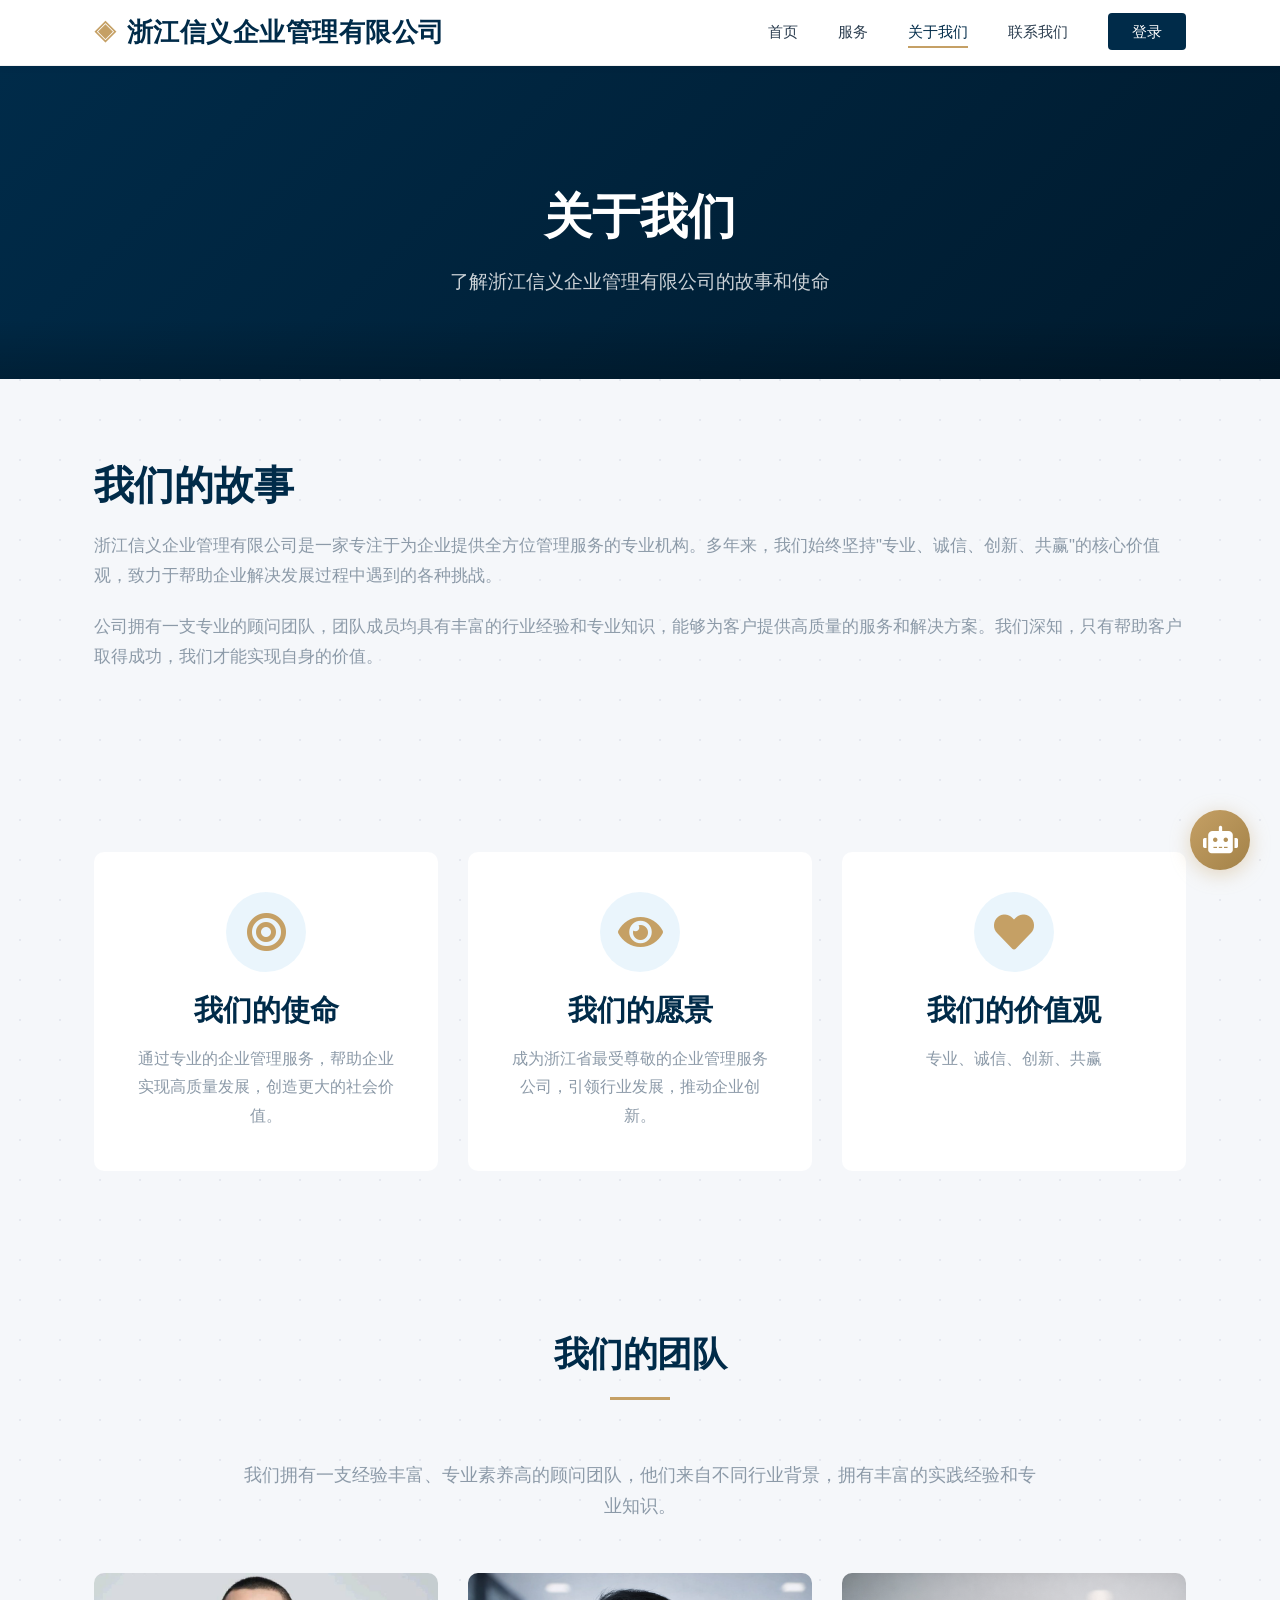
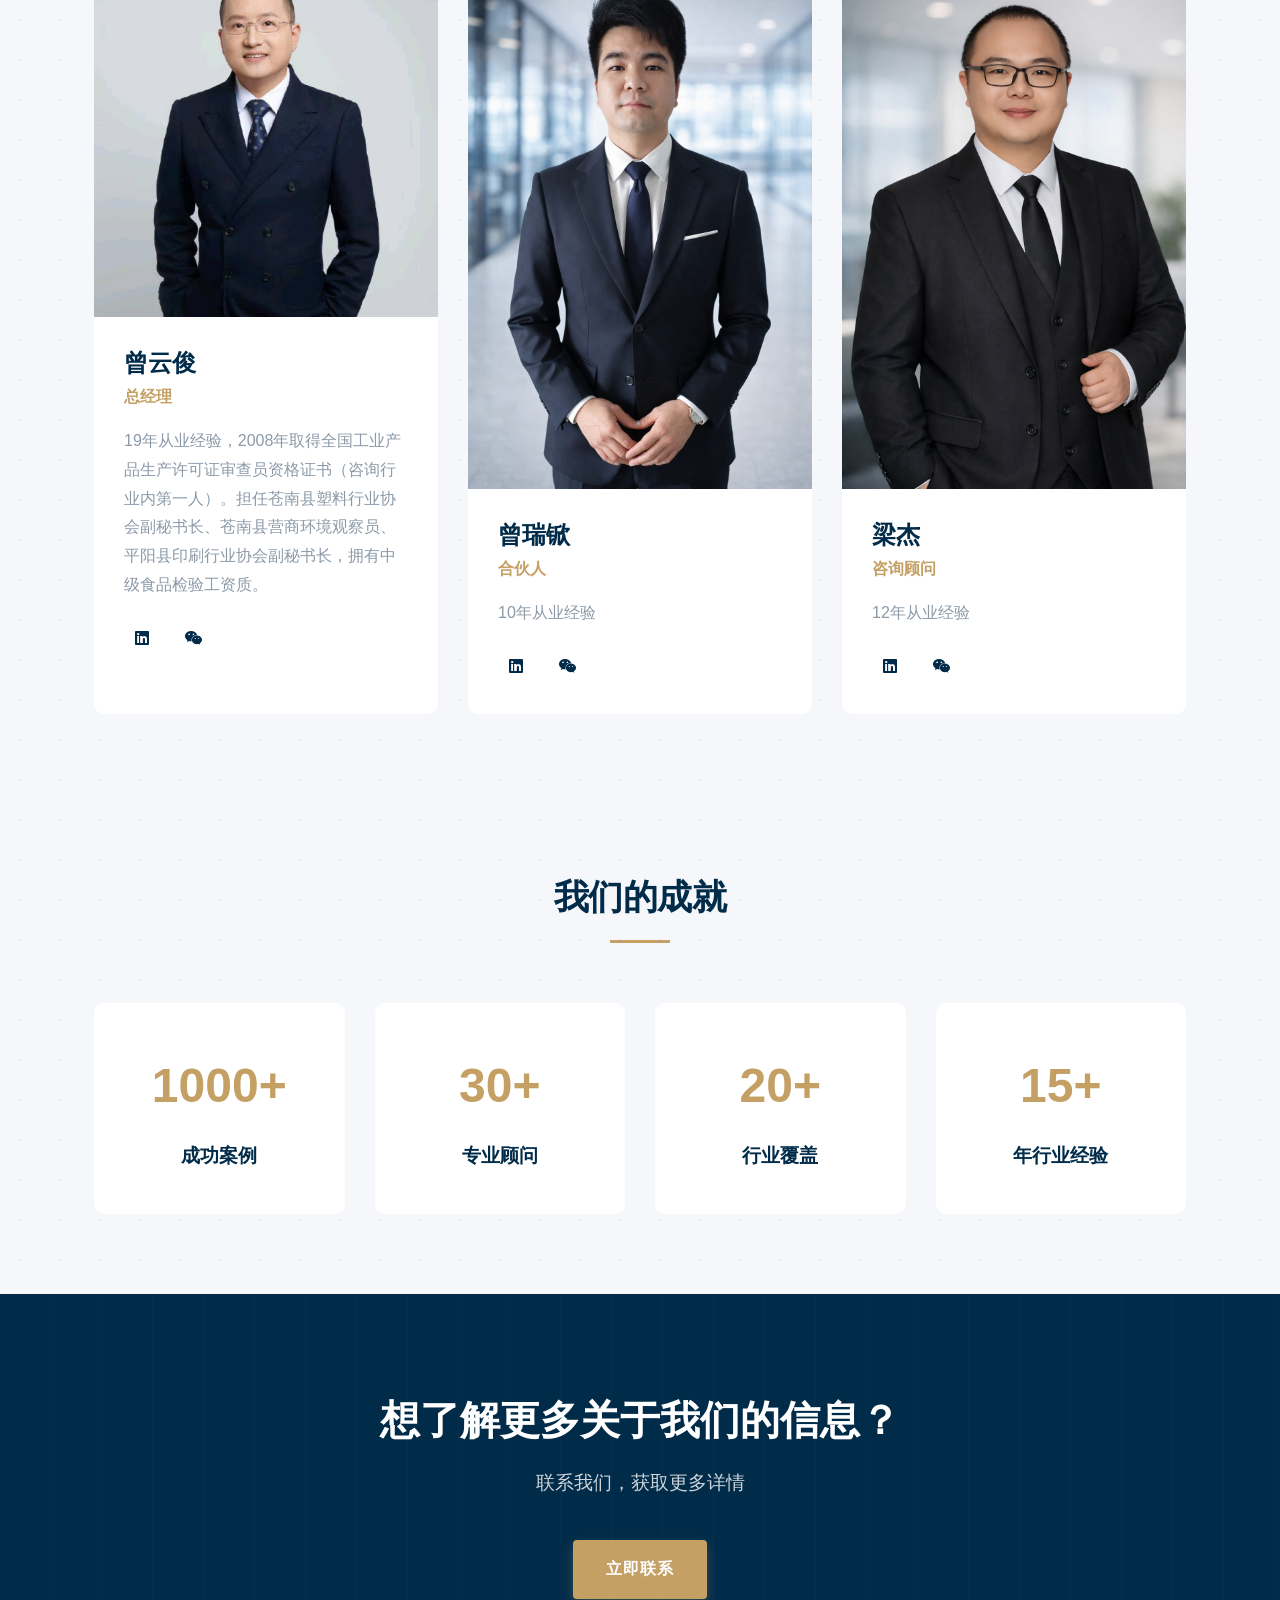
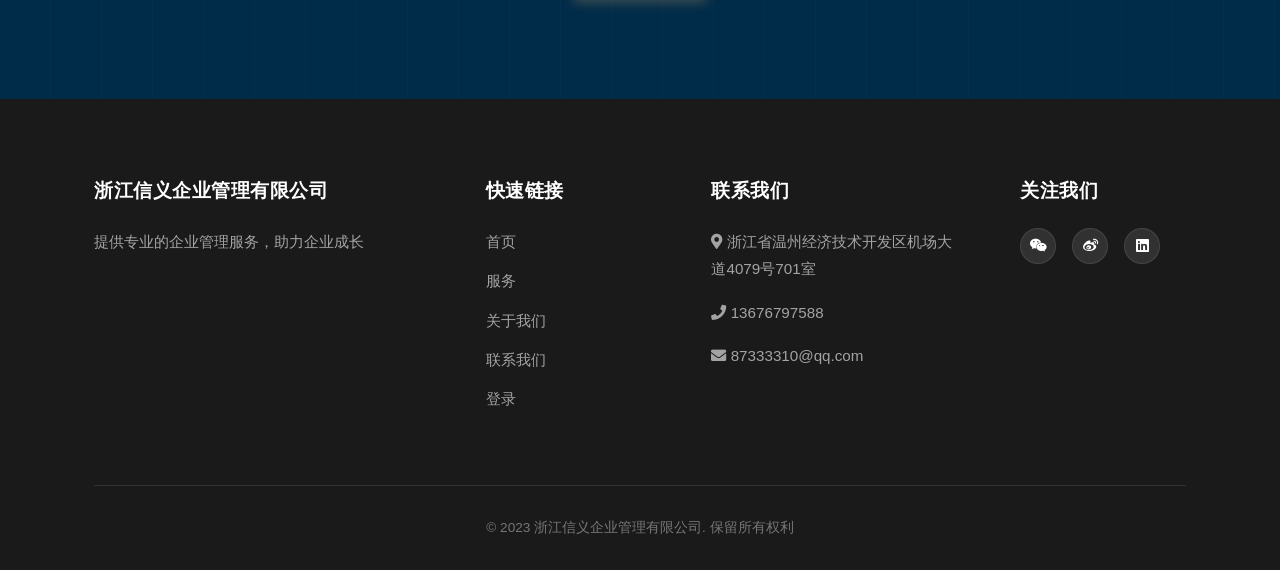
==== public/about.html @ 6eb44126 "Update team photos with real images" ====
<!DOCTYPE html>
<html lang="zh-CN">
<head>
    <meta charset="UTF-8">
    <meta name="viewport" content="width=device-width, initial-scale=1.0">
    <title>关于我们 - 浙江信义企业管理有限公司</title>
    <link rel="stylesheet" href="css/style.css?v=2.0">
    <link rel="stylesheet" href="css/about.css?v=20260305a">
    <link rel="stylesheet" href="css/responsive.css?v=2.1">
    <link rel="stylesheet" href="https://cdn.staticfile.org/font-awesome/5.15.3/css/all.min.css">
</head>
<body>
    <header>
        <div class="container">
            <div class="logo">
                <h1>浙江信义企业管理有限公司</h1>
            </div>
            <nav>
                <ul>
                    <li><a href="index.html">首页</a></li>
                    <li><a href="services.html">服务</a></li>
                    <li><a href="about.html" class="active">关于我们</a></li>
                    <li><a href="contact.html">联系我们</a></li>
                    <li><a href="login.html" class="btn-login">登录</a></li>
                </ul>
            </nav>
            <div class="menu-toggle">
                <i class="fas fa-bars"></i>
            </div>
        </div>
    </header>

    <section class="page-header">
        <div class="container">
            <h1>关于我们</h1>
            <p>了解浙江信义企业管理有限公司的故事和使命</p>
        </div>
    </section>

    <section class="about-story">
        <div class="container">
            <div class="about-content">
                <h2>我们的故事</h2>
                <p>浙江信义企业管理有限公司是一家专注于为企业提供全方位管理服务的专业机构。多年来，我们始终坚持"专业、诚信、创新、共赢"的核心价值观，致力于帮助企业解决发展过程中遇到的各种挑战。</p>
                <p>公司拥有一支专业的顾问团队，团队成员均具有丰富的行业经验和专业知识，能够为客户提供高质量的服务和解决方案。我们深知，只有帮助客户取得成功，我们才能实现自身的价值。</p>
            </div>

        </div>
    </section>

    <section class="mission-vision">
        <div class="container">
            <div class="mission">
                <div class="icon"><i class="fas fa-bullseye"></i></div>
                <h3>我们的使命</h3>
                <p>通过专业的企业管理服务，帮助企业实现高质量发展，创造更大的社会价值。</p>
            </div>
            <div class="vision">
                <div class="icon"><i class="fas fa-eye"></i></div>
                <h3>我们的愿景</h3>
                <p>成为浙江省最受尊敬的企业管理服务公司，引领行业发展，推动企业创新。</p>
            </div>
            <div class="values">
                <div class="icon"><i class="fas fa-heart"></i></div>
                <h3>我们的价值观</h3>
                <p>专业、诚信、创新、共赢</p>
            </div>
        </div>
    </section>

    <section class="team">
        <div class="container">
            <h2 class="section-title">我们的团队</h2>
            <p class="section-desc">我们拥有一支经验丰富、专业素养高的顾问团队，他们来自不同行业背景，拥有丰富的实践经验和专业知识。</p>
            
	            <div class="team-members">
	                <div class="team-member">
                    <div class="member-image">
                        <img src="img/portraits/zengyunjun_real.jpg" alt="曾云俊" loading="lazy" decoding="async">
                    </div>
                    <div class="member-info">
                        <h3>曾云俊</h3>
                        <p class="position">总经理</p>
	                        <p class="bio">19年从业经验，2008年取得全国工业产品生产许可证审查员资格证书（咨询行业内第一人）。担任苍南县塑料行业协会副秘书长、苍南县营商环境观察员、平阳县印刷行业协会副秘书长，拥有中级食品检验工资质。</p>
                        <div class="social-icons">
                            <a href="#"><i class="fab fa-linkedin"></i></a>
                            <a href="#"><i class="fab fa-weixin"></i></a>
                        </div>
                    </div>
	                </div>
	
	                <div class="team-member">
                    <div class="member-image">
                        <img src="img/portraits/zengruixian_real.png" alt="曾瑞锨" loading="lazy" decoding="async">
                    </div>
                    <div class="member-info">
                        <h3>曾瑞锨</h3>
	                        <p class="position">合伙人</p>
	                        <p class="bio">10年从业经验</p>
	                        <div class="social-icons">
	                            <a href="#"><i class="fab fa-linkedin"></i></a>
                            <a href="#"><i class="fab fa-weixin"></i></a>
                        </div>
	                    </div>
	                </div>
	
	                <div class="team-member">
                    <div class="member-image">
                        <img src="img/portraits/liangjie_real.png" alt="梁杰" loading="lazy" decoding="async">
                    </div>
                    <div class="member-info">
                        <h3>梁杰</h3>
	                        <p class="position">咨询顾问</p>
	                        <p class="bio">12年从业经验</p>
                        <div class="social-icons">
                            <a href="#"><i class="fab fa-linkedin"></i></a>
                            <a href="#"><i class="fab fa-weixin"></i></a>
                        </div>
                    </div>
                </div>


            </div>
        </div>
    </section>

    <section class="achievements">
        <div class="container">
            <h2 class="section-title">我们的成就</h2>
            <div class="achievement-stats">
                <div class="stat">
                    <div class="stat-number">1000+</div>
                    <div class="stat-desc">成功案例</div>
                </div>
                <div class="stat">
                    <div class="stat-number">30+</div>
                    <div class="stat-desc">专业顾问</div>
                </div>
                <div class="stat">
                    <div class="stat-number">20+</div>
                    <div class="stat-desc">行业覆盖</div>
                </div>
                <div class="stat">
                    <div class="stat-number">15+</div>
                    <div class="stat-desc">年行业经验</div>
                </div>
            </div>
        </div>
    </section>



    <section class="cta">
        <div class="container">
            <h2>想了解更多关于我们的信息？</h2>
            <p>联系我们，获取更多详情</p>
            <a href="contact.html" class="btn">立即联系</a>
        </div>
    </section>

    <footer>
        <div class="container">
            <div class="footer-content">
                <div class="footer-section">
                    <h3>浙江信义企业管理有限公司</h3>
                    <p>提供专业的企业管理服务，助力企业成长</p>
                </div>
                <div class="footer-section">
                    <h3>快速链接</h3>
                    <ul>
                        <li><a href="index.html">首页</a></li>
                        <li><a href="services.html">服务</a></li>
                        <li><a href="about.html">关于我们</a></li>
                        <li><a href="contact.html">联系我们</a></li>
                        <li><a href="login.html">登录</a></li>
                    </ul>
                </div>
                <div class="footer-section">
                    <h3>联系我们</h3>
                    <p><i class="fas fa-map-marker-alt"></i> 浙江省温州经济技术开发区机场大道4079号701室</p>
                    <p><i class="fas fa-phone"></i> 13676797588</p>
                    <p><i class="fas fa-envelope"></i> 87333310@qq.com</p>
                </div>
                <div class="footer-section">
                    <h3>关注我们</h3>
                    <div class="social-icons">
                        <a href="#"><i class="fab fa-weixin"></i></a>
                        <a href="#"><i class="fab fa-weibo"></i></a>
                        <a href="#"><i class="fab fa-linkedin"></i></a>
                    </div>
                </div>
            </div>
            <div class="copyright">
                <p>&copy; 2023 浙江信义企业管理有限公司. 保留所有权利</p>
            </div>
        </div>
    </footer>

    <script src="js/script.js?v=20260306b"></script>
</body>
</html>
---- public/css/style.css ----
/* 全局样式 - 商务咨询风格 V2.0 */
:root {
    /* 核心品牌色 - 深海蓝与香槟金 */
    --primary-color: #002B49; /* 深邃稳重的海军蓝 */
    --primary-light: #00406E;
    --primary-dark: #001A2D;
    
    --secondary-color: #C5A065; /* 高端香槟金 */
    --secondary-light: #D4BE8D;
    --secondary-dark: #A38248;
    
    /* 辅助色 */
    --accent-color: #E74C3C;
    --success-color: #27AE60;
    
    /* 中性色 */
    --bg-body: #F5F7FA;
    --bg-light: #FFFFFF;
    --bg-dark: #1A1A1A;
    
    --text-main: #2C3E50;
    --text-regular: #596E7F;
    --text-light: #8C9AA8;
    --text-white: #FFFFFF;
    
    --border-color: #E6E9F0;
    
    /* 阴影系统 */
    --shadow-sm: 0 2px 8px rgba(0, 43, 73, 0.04);
    --shadow-md: 0 8px 24px rgba(0, 43, 73, 0.08);
    --shadow-lg: 0 16px 48px rgba(0, 43, 73, 0.12);
    
    --transition: all 0.3s cubic-bezier(0.25, 0.8, 0.25, 1);
    --radius: 4px; /* 商务风格偏向方正 */
}

* {
    margin: 0;
    padding: 0;
    box-sizing: border-box;
}

body {
    font-family: 'Helvetica Neue', 'PingFang SC', 'Hiragino Sans GB', 'Microsoft YaHei', Arial, sans-serif;
    line-height: 1.8;
    color: var(--text-regular);
    background-color: var(--bg-body);
    /* 添加细腻的背景纹理 */
    background-image: radial-gradient(#E6E9F0 1px, transparent 1px);
    background-size: 40px 40px;
}

h1, h2, h3, h4, h5, h6 {
    color: var(--text-main);
    font-weight: 700;
    line-height: 1.3;
}

.container {
    width: 100%;
    max-width: 1200px;
    margin: 0 auto;
    padding: 0 24px;
}

a {
    text-decoration: none;
    color: var(--primary-color);
    transition: var(--transition);
}

a:hover {
    color: var(--secondary-color);
}

ul {
    list-style: none;
}

img {
    max-width: 100%;
    height: auto;
    display: block;
}

/* 按钮样式升级 */
.btn {
    display: inline-flex;
    align-items: center;
    justify-content: center;
    background-color: var(--secondary-color);
    color: white;
    padding: 14px 32px;
    border-radius: var(--radius);
    font-weight: 600;
    font-size: 1rem;
    letter-spacing: 1px;
    transition: var(--transition);
    border: 1px solid transparent;
    cursor: pointer;
    box-shadow: 0 4px 12px rgba(197, 160, 101, 0.3);
}

.btn:hover {
    background-color: var(--secondary-dark);
    transform: translateY(-2px);
    box-shadow: 0 8px 20px rgba(197, 160, 101, 0.4);
}

.btn-outline {
    background-color: transparent;
    border: 2px solid white;
    box-shadow: none;
}

.btn-outline:hover {
    background-color: white;
    color: var(--primary-color);
}

/* 标题样式升级 */
.section-title {
    text-align: center;
    font-size: 2.2rem;
    margin-bottom: 60px;
    position: relative;
    color: var(--primary-color);
    letter-spacing: -0.5px;
}

.section-title:after {
    content: '';
    display: block;
    width: 60px;
    height: 3px;
    background: var(--secondary-color);
    margin: 20px auto 0;
}

/* 头部样式优化 */
header {
    background-color: rgba(255, 255, 255, 0.95);
    backdrop-filter: blur(10px);
    box-shadow: var(--shadow-sm);
    position: sticky;
    top: 0;
    z-index: 1000;
    padding: 16px 0;
    border-bottom: 1px solid rgba(0,0,0,0.05);
}

header .container {
    display: flex;
    justify-content: space-between;
    align-items: center;
}

.logo h1 {
    font-size: 1.6rem;
    color: var(--primary-color);
    font-weight: 800;
    letter-spacing: 0.5px;
    display: flex;
    align-items: center;
}

/* 可以在这里添加一个伪元素图标 */
.logo h1::before {
    content: '◈';
    margin-right: 10px;
    color: var(--secondary-color);
    font-size: 1.4rem;
}

nav ul {
    display: flex;
    align-items: center;
}

nav ul li {
    margin-left: 40px;
}

nav ul li a {
    color: var(--text-main);
    font-weight: 500;
    font-size: 0.95rem;
    position: relative;
    padding: 8px 0;
}

nav ul li a:hover,
nav ul li a.active {
    color: var(--primary-color);
}

nav ul li a::after {
    content: '';
    position: absolute;
    width: 0;
    height: 2px;
    background: var(--secondary-color);
    bottom: 0;
    left: 0;
    transition: var(--transition);
}

nav ul li a:hover::after,
nav ul li a.active::after {
    width: 100%;
}

.btn-login {
    background-color: var(--primary-color);
    color: white !important;
    padding: 10px 24px;
    border-radius: var(--radius);
    transition: var(--transition);
}

.btn-login:hover {
    background-color: var(--primary-light);
    color: white !important;
    transform: translateY(-1px);
    box-shadow: 0 4px 12px rgba(0, 43, 73, 0.2);
}

.btn-login::after {
    display: none;
}

.menu-toggle {
    display: none;
    font-size: 1.5rem;
    cursor: pointer;
    color: var(--primary-color);
}

/* Hero 区域 - 高端商务风格 */
.hero {
    /* 使用多重渐变模拟高端背景 */
    background: 
        linear-gradient(135deg, rgba(0, 43, 73, 0.95) 0%, rgba(0, 26, 45, 0.98) 100%),
        repeating-linear-gradient(45deg, rgba(255,255,255,0.03) 0px, rgba(255,255,255,0.03) 1px, transparent 1px, transparent 20px);
    background-size: cover;
    background-position: center;
    color: white;
    text-align: center;
    padding: 180px 0 140px;
    position: relative;
    overflow: hidden;
}

/* 装饰性光晕 */
.hero::before {
    content: '';
    position: absolute;
    top: -50%;
    left: -20%;
    width: 80%;
    height: 200%;
    background: radial-gradient(circle, rgba(197, 160, 101, 0.15) 0%, transparent 60%);
    pointer-events: none;
}

.hero-content {
    position: relative;
    z-index: 1;
    max-width: 800px;
    margin: 0 auto;
}

.hero-content h2 {
    font-size: 3.5rem;
    margin-bottom: 24px;
    font-weight: 800;
    color: white;
    letter-spacing: -1px;
    text-shadow: 0 2px 10px rgba(0,0,0,0.3);
}

.hero-content p {
    font-size: 1.25rem;
    margin-bottom: 40px;
    color: rgba(255, 255, 255, 0.9);
    font-weight: 300;
    max-width: 700px;
    margin-left: auto;
    margin-right: auto;
}

/* 服务区域样式 */
.services {
    padding: 100px 0;
    background-color: #FFFFFF;
    position: relative;
}

.services-grid {
    display: grid;
    grid-template-columns: repeat(auto-fit, minmax(320px, 1fr));
    gap: 40px;
}

.service-card {
    background: white;
    padding: 48px 32px;
    border-radius: var(--radius);
    text-align: left; /* 商务风格通常左对齐 */
    border: 1px solid var(--border-color);
    transition: var(--transition);
    position: relative;
    overflow: hidden;
}

.service-card:hover {
    transform: translateY(-8px);
    box-shadow: var(--shadow-lg);
    border-color: transparent;
}

/* 顶部强调条 */
.service-card::before {
    content: '';
    position: absolute;
    top: 0;
    left: 0;
    width: 100%;
    height: 4px;
    background: var(--secondary-color);
    transform: scaleX(0);
    transform-origin: left;
    transition: transform 0.3s ease;
}

.service-card:hover::before {
    transform: scaleX(1);
}

.service-card a {
    display: block;
    color: inherit;
}

.service-card i {
    font-size: 2.5rem;
    color: var(--primary-color);
    margin-bottom: 24px;
    display: inline-block;
    padding: 16px;
    background: rgba(0, 43, 73, 0.05);
    border-radius: 8px;
    transition: var(--transition);
}

.service-card:hover i {
    background: var(--primary-color);
    color: white;
}

.service-card h3 {
    font-size: 1.4rem;
    margin-bottom: 16px;
    color: var(--text-main);
}

.service-card p {
    color: var(--text-regular);
    font-size: 0.95rem;
    margin-bottom: 0;
}

/* 关于我们预览区域 */
.about-preview {
    padding: 100px 0;
    background-color: var(--bg-body);
}

.about-preview .container {
    display: grid;
    grid-template-columns: 1.2fr 0.8fr;
    gap: 80px;
    align-items: center;
}

.about-content h2 {
    text-align: left;
    margin-bottom: 30px;
}

.about-content h2::after {
    margin: 20px 0 0;
}

.about-content p {
    margin-bottom: 30px;
    font-size: 1.05rem;
    color: var(--text-regular);
}

/* 模拟图片占位符 - 专业的几何图形 */
.about-image-placeholder {
    width: 100%;
    height: 400px;
    background: linear-gradient(45deg, var(--primary-light), var(--primary-color));
    border-radius: var(--radius);
    position: relative;
    box-shadow: var(--shadow-md);
}

.about-image-placeholder::after {
    content: '';
    position: absolute;
    top: 20px;
    right: -20px;
    bottom: -20px;
    left: 20px;
    border: 2px solid var(--secondary-color);
    z-index: -1;
    border-radius: var(--radius);
}

/* 客户评价区域 */
.testimonials {
    padding: 100px 0;
    background-color: white;
}

.testimonial-slider {
    display: grid;
    grid-template-columns: repeat(auto-fit, minmax(300px, 1fr));
    gap: 40px;
}

.testimonial {
    background: var(--bg-body);
    padding: 40px;
    border-radius: var(--radius);
    position: relative;
    border: 1px solid transparent;
    transition: var(--transition);
}

.testimonial:hover {
    background: white;
    box-shadow: var(--shadow-md);
    border-color: var(--border-color);
}

.testimonial p {
    font-style: italic;
    margin-bottom: 24px;
    color: var(--text-main);
    font-size: 1.1rem;
    position: relative;
    z-index: 1;
}

.testimonial::before {
    content: '\201C';
    font-size: 6rem;
    position: absolute;
    top: 0px;
    left: 20px;
    color: rgba(197, 160, 101, 0.1);
    font-family: Georgia, serif;
    line-height: 1;
}

.client {
    display: flex;
    align-items: center;
    border-top: 1px solid rgba(0,0,0,0.05);
    padding-top: 20px;
}

.client-avatar {
    width: 50px;
    height: 50px;
    background-color: #ddd;
    border-radius: 50%;
    margin-right: 15px;
    /* 这里应该用 img，暂时用颜色块代替 */
    background: linear-gradient(135deg, #ccc, #999);
}

.client-info h4 {
    color: var(--primary-color);
    font-size: 1rem;
    margin-bottom: 4px;
}

.client-info p {
    margin: 0;
    font-style: normal;
    font-size: 0.85rem;
    color: var(--text-light);
}

/* 行动召唤区域 */
.cta {
    background: var(--primary-color);
    color: white;
    text-align: center;
    padding: 100px 0;
    position: relative;
    overflow: hidden;
}

.cta::after {
    content: '';
    position: absolute;
    top: 0;
    left: 0;
    width: 100%;
    height: 100%;
    background: repeating-linear-gradient(90deg, transparent 0, transparent 50px, rgba(255,255,255,0.02) 50px, rgba(255,255,255,0.02) 51px);
    pointer-events: none;
}

.cta h2 {
    font-size: 2.5rem;
    margin-bottom: 20px;
    color: white;
}

.cta p {
    margin-bottom: 40px;
    font-size: 1.2rem;
    color: rgba(255,255,255,0.8);
}

.cta .btn {
    background-color: var(--secondary-color);
    color: white;
}

.cta .btn:hover {
    background-color: white;
    color: var(--primary-color);
}

/* 页脚样式 */
footer {
    background-color: var(--bg-dark);
    color: white;
    padding: 80px 0 30px;
    font-size: 0.95rem;
}

.footer-content {
    display: grid;
    grid-template-columns: 2fr 1fr 1.5fr 1fr;
    gap: 60px;
    margin-bottom: 60px;
}

.footer-section h3 {
    font-size: 1.2rem;
    margin-bottom: 24px;
    color: white;
    font-weight: 600;
    letter-spacing: 0.5px;
}

.footer-section p {
    margin-bottom: 16px;
    color: rgba(255, 255, 255, 0.6);
    line-height: 1.8;
}

.footer-section ul li {
    margin-bottom: 12px;
}

.footer-section ul li a {
    color: rgba(255, 255, 255, 0.6);
    transition: var(--transition);
}

.footer-section ul li a:hover {
    color: var(--secondary-color);
    padding-left: 6px;
}

.social-icons {
    display: flex;
    gap: 16px;
}

.social-icons a {
    display: flex;
    align-items: center;
    justify-content: center;
    width: 36px;
    height: 36px;
    background-color: rgba(255, 255, 255, 0.1);
    border-radius: 50%; /* 圆形 */
    color: white;
    transition: var(--transition);
    border: 1px solid rgba(255,255,255,0.1);
}

.social-icons a:hover {
    background-color: var(--secondary-color);
    border-color: var(--secondary-color);
    transform: translateY(-3px);
}

.copyright {
    text-align: center;
    padding-top: 30px;
    border-top: 1px solid rgba(255, 255, 255, 0.1);
    color: rgba(255, 255, 255, 0.4);
    font-size: 0.85rem;
}

/* 动画相关样式 */
.animate-on-scroll {
    opacity: 0;
    transform: translateY(30px);
    transition: all 0.8s cubic-bezier(0.25, 0.8, 0.25, 1);
}

.animate-on-scroll.animated {
    opacity: 1;
    transform: translateY(0);
}

/* 错开动画延迟 */
.services-grid .service-card:nth-child(1) { transition-delay: 0.1s; }
.services-grid .service-card:nth-child(2) { transition-delay: 0.2s; }
.services-grid .service-card:nth-child(3) { transition-delay: 0.3s; }
.services-grid .service-card:nth-child(4) { transition-delay: 0.4s; }
.services-grid .service-card:nth-child(5) { transition-delay: 0.5s; }
.services-grid .service-card:nth-child(6) { transition-delay: 0.6s; }

/* 智能助手相关样式 */
.ai-widget-toggle {
    position: fixed;
    bottom: 30px;
    right: 30px;
    width: 60px;
    height: 60px;
    background: linear-gradient(135deg, var(--secondary-color), var(--secondary-dark));
    border-radius: 50%;
    box-shadow: 0 4px 20px rgba(197, 160, 101, 0.4);
    display: flex;
    align-items: center;
    justify-content: center;
    cursor: pointer;
    z-index: 2147483647; /* 确保在最顶层 */
    transition: all 0.3s cubic-bezier(0.34, 1.56, 0.64, 1);
    animation: float 3s ease-in-out infinite;
}

.ai-widget-toggle:hover {
    transform: scale(1.1) rotate(10deg);
}

.ai-widget-toggle i {
    color: white;
    font-size: 28px;
}

@keyframes float {
    0%, 100% { transform: translateY(0); }
    50% { transform: translateY(-10px); }
}

/* 聊天窗口 */
.ai-chat-window {
    position: fixed;
    bottom: 100px;
    right: 30px;
    width: 380px;
    height: 550px;
    background: white;
    border-radius: 16px;
    box-shadow: 0 12px 48px rgba(0, 0, 0, 0.15);
    display: flex;
    flex-direction: column;
    overflow: hidden;
    z-index: 2147483646; /* 仅次于 toggle */
    opacity: 0;
    transform: translateY(20px) scale(0.95);
    pointer-events: none;
    transition: all 0.3s cubic-bezier(0.25, 0.8, 0.25, 1);
    border: 1px solid rgba(0,0,0,0.05);
}

.ai-chat-window.active {
    opacity: 1;
    transform: translateY(0) scale(1);
    pointer-events: auto;
}

.chat-header {
    background: linear-gradient(135deg, var(--primary-color), var(--primary-dark));
    padding: 16px 20px;
    display: flex;
    justify-content: space-between;
    align-items: center;
    color: white;
}

.header-info {
    display: flex;
    align-items: center;
    gap: 12px;
    flex: 1; /* 占据剩余空间，将按钮挤向右侧 */
}

.ai-avatar {
    width: 36px;
    height: 36px;
    background: rgba(255,255,255,0.15);
    border-radius: 50%;
    display: flex;
    align-items: center;
    justify-content: center;
    font-size: 18px;
}

.header-text h3 {
    font-size: 16px;
    margin: 0;
    color: white;
}

.status-dot {
    display: inline-block;
    width: 8px;
    height: 8px;
    background: #2ecc71;
    border-radius: 50%;
    margin-right: 4px;
}

.status-text {
    font-size: 12px;
    opacity: 0.8;
}

.close-chat {
    background: none;
    border: none;
    color: rgba(255,255,255,0.7);
    cursor: pointer;
    padding: 6px;
    transition: all 0.2s;
    border-radius: 50%;
    width: 32px;
    height: 32px;
    display: flex;
    align-items: center;
    justify-content: center;
}

.close-chat:hover {
    color: white;
    background: rgba(255,255,255,0.1);
}

.reset-chat-btn {
    background: none;
    border: none;
    color: rgba(255,255,255,0.7);
    cursor: pointer;
    padding: 0;
    transition: all 0.2s;
    width: 32px;
    height: 32px;
    border-radius: 50%;
    display: flex;
    align-items: center;
    justify-content: center;
    margin-right: 4px;
}

.reset-chat-btn:hover {
    color: white;
    background: rgba(255,255,255,0.1);
    transform: rotate(180deg);
}

.chat-messages {
    flex: 1;
    padding: 20px;
    overflow-y: auto;
    background: #f8f9fa;
    display: flex;
    flex-direction: column;
    gap: 16px;
}

.message {
    max-width: 85%;
    padding: 12px 16px;
    border-radius: 12px;
    font-size: 14px;
    line-height: 1.5;
    position: relative;
    word-wrap: break-word;
}

.message.ai {
    background: white;
    align-self: flex-start;
    border-bottom-left-radius: 2px;
    box-shadow: 0 2px 8px rgba(0,0,0,0.05);
    color: var(--text-main);
}

.message.user {
    background: var(--secondary-color);
    color: white;
    align-self: flex-end;
    border-bottom-right-radius: 2px;
    box-shadow: 0 2px 8px rgba(197, 160, 101, 0.2);
}

.typing-indicator {
    display: flex;
    gap: 4px;
    padding: 12px 16px;
    background: white;
    border-radius: 12px;
    align-self: flex-start;
    width: fit-content;
}

.dot {
    width: 6px;
    height: 6px;
    background: #ccc;
    border-radius: 50%;
    animation: typing 1.4s infinite ease-in-out;
}

.dot:nth-child(1) { animation-delay: 0s; }
.dot:nth-child(2) { animation-delay: 0.2s; }
.dot:nth-child(3) { animation-delay: 0.4s; }

@keyframes typing {
    0%, 100% { transform: translateY(0); }
    50% { transform: translateY(-4px); }
}

.chat-input-area {
    padding: 16px;
    background: white;
    border-top: 1px solid rgba(0,0,0,0.05);
    display: flex;
    gap: 10px;
    position: relative;
}

.chat-input-area input {
    flex: 1;
    border: 1px solid #eee;
    border-radius: 20px;
    padding: 10px 42px 10px 16px;
    font-size: 14px;
    outline: none;
    transition: border-color 0.2s;
}

.chat-input-area input:focus {
    border-color: var(--secondary-color);
}

.send-btn {
    width: 40px;
    height: 40px;
    border-radius: 50%;
    background: var(--primary-color);
    color: white;
    border: none;
    cursor: pointer;
    display: flex;
    align-items: center;
    justify-content: center;
    transition: background 0.2s;
    flex-shrink: 0;
}

.send-btn:hover {
    background: var(--primary-light);
}

.voice-btn {
    position: absolute;
    right: 70px;
    top: 50%;
    transform: translateY(-50%);
    width: 30px;
    height: 30px;
    border-radius: 50%;
    background: transparent;
    color: #aaa;
    border: none;
    cursor: pointer;
    display: flex;
    align-items: center;
    justify-content: center;
    transition: all 0.2s ease;
    z-index: 10;
}

.voice-btn:hover {
    background: rgba(0,0,0,0.05);
    color: var(--primary-color);
}

.voice-btn.listening {
    background: #d9534f;
    color: #fff;
    border-color: #d9534f;
    animation: mic-pulse 1.2s infinite;
}

.voice-btn:disabled {
    cursor: not-allowed;
    opacity: 0.5;
}

@keyframes mic-pulse {
    0% {
        box-shadow: 0 0 0 0 rgba(217, 83, 79, 0.45);
    }
    70% {
        box-shadow: 0 0 0 8px rgba(217, 83, 79, 0);
    }
    100% {
        box-shadow: 0 0 0 0 rgba(217, 83, 79, 0);
    }
}

/* 移动端适配优化 */
@media (max-width: 480px) {
    .ai-chat-window {
        position: fixed;
        bottom: 0;
        right: 0;
        width: 100%;
        height: 100%; /* 全屏显示 */
        height: 100dvh; /* 适配移动端动态视口高度 */
        max-height: 100dvh;
        border-radius: 0;
        display: flex;
        flex-direction: column;
        z-index: 2147483647; /* 确保在最顶层 */
    }
    
    .chat-messages {
        flex: 1;
        overflow-y: auto;
        padding: 15px;
        padding-bottom: 80px; /* 增加底部内边距，防止被输入框遮挡 */
        -webkit-overflow-scrolling: touch; /* iOS顺滑滚动 */
    }

    .chat-input-area {
        position: absolute;
        bottom: 0;
        left: 0;
        width: 100%;
        background: white;
        padding: 12px;
        box-shadow: 0 -2px 10px rgba(0,0,0,0.05);
        z-index: 10;
        display: flex;
        align-items: center;
        gap: 8px;
    }

    .chat-input-area input {
        font-size: 16px; /* 防止iOS自动放大 */
        padding: 10px 12px; /* 调整内边距 */
    }

    /* 强制在聊天窗口打开时隐藏切换按钮 */
    .ai-chat-window.active ~ .ai-widget-toggle {
        display: none !important;
        opacity: 0 !important;
        pointer-events: none !important;
        visibility: hidden !important;
    }
    
    .ai-widget-toggle {
        bottom: 20px;
        right: 20px;
        width: 50px;
        height: 50px;
        z-index: 2147483646;
        transition: all 0.3s ease; /* 添加过渡效果 */
    }

    /* 增大关闭和重置按钮触控区域 */
    .close-chat, .reset-chat-btn {
        width: 48px; /* 加大触控区域 */
        height: 48px;
        font-size: 24px; /* 图标放大 */
        display: flex;
        align-items: center;
        justify-content: center;
    }
    
    .header-info {
        max-width: 70%; /* 防止标题过长 */
    }
    
    .header-text h3 {
        font-size: 15px;
        white-space: nowrap;
        overflow: hidden;
        text-overflow: ellipsis;
    }

    /* 调整语音按钮位置和大小 */
    .voice-btn {
        right: 60px; /* 调整位置 */
        width: 36px;
        height: 36px;
        font-size: 18px; /* 图标放大 */
    }
}

/* API Key 配置模态框 */
.api-key-modal {
    display: none;
    position: fixed;
    top: 0;
    left: 0;
    width: 100%;
    height: 100%;
    background: rgba(0, 0, 0, 0.5);
    z-index: 10000;
    align-items: center;
    justify-content: center;
    opacity: 0;
    transition: opacity 0.3s ease;
}

.api-key-modal.active {
    display: flex;
    opacity: 1;
}

.modal-content {
    background: white;
    width: 90%;
    max-width: 400px;
    border-radius: 12px;
    box-shadow: 0 10px 30px rgba(0, 0, 0, 0.2);
    overflow: hidden;
    transform: translateY(20px);
    transition: transform 0.3s cubic-bezier(0.25, 0.8, 0.25, 1);
}

.api-key-modal.active .modal-content {
    transform: translateY(0);
}

.modal-header {
    background: var(--primary-color);
    padding: 16px 24px;
    display: flex;
    justify-content: space-between;
    align-items: center;
    color: white;
}

.modal-header h3 {
    margin: 0;
    font-size: 18px;
    color: white;
}

.close-modal {
    background: none;
    border: none;
    color: rgba(255, 255, 255, 0.8);
    font-size: 24px;
    cursor: pointer;
    line-height: 1;
}

.modal-body {
    padding: 24px;
}

.modal-body p {
    margin-bottom: 12px;
    color: var(--text-main);
    font-size: 14px;
}

.api-note {
    font-size: 12px;
    color: var(--text-light);
    margin-top: -8px;
    margin-bottom: 16px;
}

#apiKeyInput {
    width: 100%;
    padding: 12px;
    border: 1px solid var(--border-color);
    border-radius: 6px;
    font-size: 14px;
    margin-bottom: 20px;
    outline: none;
    transition: border-color 0.2s;
}

#apiKeyInput:focus {
    border-color: var(--secondary-color);
}

.modal-actions {
    display: flex;
    justify-content: flex-end;
    gap: 12px;
}

.btn-cancel {
    padding: 8px 16px;
    background: #f5f5f5;
    border: none;
    border-radius: 4px;
    color: var(--text-regular);
    cursor: pointer;
    font-size: 14px;
}

.btn-save {
    padding: 8px 16px;
    background: var(--secondary-color);
    border: none;
    border-radius: 4px;
    color: white;
    cursor: pointer;
    font-size: 14px;
}

.btn-save:hover {
    background: var(--secondary-dark);
}
.page-header {
    background: linear-gradient(135deg, var(--primary-color), var(--primary-dark));
    color: white;
    text-align: center;
    padding: 120px 0 80px;
    position: relative;
}

.page-header::after {
    content: '';
    position: absolute;
    bottom: 0;
    left: 0;
    width: 100%;
    height: 60px;
    background: linear-gradient(to top, rgba(0,0,0,0.2), transparent);
}

.page-header h1 {
    font-size: 3rem;
    margin-bottom: 16px;
    color: white;
}

.page-header p {
    font-size: 1.2rem;
    color: rgba(255,255,255,0.8);
}
---- public/css/about.css ----
/* 关于我们页面样式 */

/* 关于我们的故事 */
.about-story {
    padding: 80px 0;
}

.about-story .container {
    display: grid;
    grid-template-columns: minmax(0, 1fr);
    gap: 50px;
    align-items: center;
}

.about-content h2 {
    font-size: 2.5rem;
    margin-bottom: 20px;
    color: var(--primary-color);
}

.about-content p {
    margin-bottom: 20px;
    color: var(--text-light);
    line-height: 1.8;
}

.about-image img {
    border-radius: 10px;
    box-shadow: var(--shadow);
    width: 100%;
}

/* 使命愿景价值观 */
.mission-vision {
    padding: 80px 0;
    background-color: var(--light-color);
}

.mission-vision .container {
    display: grid;
    grid-template-columns: repeat(3, minmax(0, 1fr));
    gap: 30px;
}

.mission, .vision, .values {
    background-color: white;
    padding: 40px;
    border-radius: 10px;
    box-shadow: var(--shadow);
    text-align: center;
    transition: var(--transition);
}

.mission:hover, .vision:hover, .values:hover {
    transform: translateY(-10px);
    box-shadow: 0 15px 30px rgba(0, 0, 0, 0.1);
}

.mission .icon, .vision .icon, .values .icon {
    width: 80px;
    height: 80px;
    background-color: rgba(52, 152, 219, 0.1);
    border-radius: 50%;
    display: flex;
    align-items: center;
    justify-content: center;
    margin: 0 auto 20px;
}

.mission .icon i, .vision .icon i, .values .icon i {
    font-size: 2.5rem;
    color: var(--secondary-color);
}

.mission h3, .vision h3, .values h3 {
    font-size: 1.8rem;
    margin-bottom: 15px;
    color: var(--primary-color);
}

.mission p, .vision p, .values p {
    color: var(--text-light);
    line-height: 1.8;
}

/* 团队部分 */
.team {
    padding: 80px 0;
}

.section-desc {
    text-align: center;
    max-width: 800px;
    margin: 0 auto 50px;
    color: var(--text-light);
    font-size: 1.1rem;
    line-height: 1.8;
}

.team-members {
    display: grid;
    grid-template-columns: repeat(auto-fit, minmax(280px, 1fr));
    gap: 30px;
}

.team-member {
    background-color: white;
    border-radius: 10px;
    box-shadow: var(--shadow);
    overflow: hidden;
    transition: var(--transition);
    display: flex;
    flex-direction: column;
}

.team-member:hover {
    transform: translateY(-10px);
    box-shadow: 0 15px 30px rgba(0, 0, 0, 0.1);
}

.member-image {
    overflow: hidden;
}

.member-image img {
    width: 100%;
    height: auto;
    transition: var(--transition);
}

.team-member:hover .member-image img {
    transform: scale(1.1);
}

.member-info {
    padding: 30px;
}

.member-info h3 {
    font-size: 1.5rem;
    margin-bottom: 5px;
    color: var(--primary-color);
}

.member-info .position {
    color: var(--secondary-color);
    font-weight: 600;
    margin-bottom: 15px;
}

.member-info .bio {
    color: var(--text-light);
    margin-bottom: 20px;
    line-height: 1.8;
}

.member-info .social-icons {
    justify-content: flex-start;
}

.member-info .social-icons a {
    background-color: var(--light-color);
    color: var(--primary-color);
}

.member-info .social-icons a:hover {
    background-color: var(--secondary-color);
    color: white;
}

/* 成就部分 */
.achievements {
    padding: 80px 0;
    background-color: var(--light-color);
}

.achievement-stats {
    display: grid;
    grid-template-columns: repeat(4, minmax(0, 1fr));
    gap: 30px;
}

.stat {
    background-color: white;
    padding: 40px;
    border-radius: 10px;
    box-shadow: var(--shadow);
    text-align: center;
    transition: var(--transition);
}

.stat:hover {
    transform: translateY(-10px);
    box-shadow: 0 15px 30px rgba(0, 0, 0, 0.1);
}

.stat-number {
    font-size: 3rem;
    font-weight: 700;
    color: var(--secondary-color);
    margin-bottom: 10px;
}

.stat-desc {
    font-size: 1.2rem;
    color: var(--primary-color);
    font-weight: 600;
}

/* 客户部分 */
.clients {
    padding: 80px 0;
}

.client-logos {
    display: grid;
    grid-template-columns: repeat(3, 1fr);
    gap: 30px;
    margin-top: 50px;
}

.client-logo {
    background-color: white;
    padding: 30px;
    border-radius: 10px;
    box-shadow: var(--shadow);
    display: flex;
    align-items: center;
    justify-content: center;
    transition: var(--transition);
}

.client-logo:hover {
    transform: translateY(-10px);
    box-shadow: 0 15px 30px rgba(0, 0, 0, 0.1);
}

.client-logo img {
    max-width: 150px;
    max-height: 80px;
    filter: grayscale(100%);
    opacity: 0.7;
    transition: var(--transition);
}

.client-logo:hover img {
    filter: grayscale(0%);
    opacity: 1;
}

/* 关于我们页面响应式修复 */
@media (max-width: 991px) {
    .about-story,
    .mission-vision,
    .team,
    .achievements,
    .clients {
        padding: 60px 0;
    }

    .mission-vision .container {
        grid-template-columns: repeat(2, minmax(0, 1fr));
    }

    .team-members,
    .achievement-stats {
        grid-template-columns: repeat(2, minmax(0, 1fr));
    }
}

@media (max-width: 767px) {
    .about-content h2 {
        font-size: 2rem;
    }

    .section-desc {
        margin: 0 auto 35px;
    }

    .mission-vision .container,
    .team-members,
    .achievement-stats,
    .client-logos {
        grid-template-columns: minmax(0, 1fr);
    }

    .mission,
    .vision,
    .values,
    .stat,
    .client-logo {
        padding: 28px;
    }

    .member-info {
        padding: 24px;
    }

    .mission h3,
    .vision h3,
    .values h3 {
        font-size: 1.6rem;
    }
}

@media (max-width: 575px) {
    .about-story,
    .mission-vision,
    .team,
    .achievements,
    .clients {
        padding: 48px 0;
    }

    .about-content h2 {
        font-size: 1.8rem;
        margin-bottom: 16px;
    }

    .about-content p,
    .mission p,
    .vision p,
    .values p,
    .member-info .bio {
        line-height: 1.7;
    }

    .stat-number {
        font-size: 2.5rem;
    }
}
---- public/css/responsive.css ----
/* 响应式样式 */

/* 大型设备 (大型笔记本和台式机, 1200px 以上) */
@media (min-width: 1200px) {
    .container {
        max-width: 1140px;
    }
}

/* 中型设备 (笔记本, 992px 到 1199px) */
@media (max-width: 1199px) {
    .container {
        max-width: 960px;
    }
    
    .hero-content h2 {
        font-size: 2.5rem;
    }
    
    .about-preview .container {
        gap: 30px;
    }
}

/* 小型设备 (平板电脑, 768px 到 991px) */
@media (max-width: 991px) {
    .container {
        max-width: 720px;
    }
    
    .menu-toggle {
        display: block;
        color: var(--primary-color);
        font-size: 1.8rem;
    }
    
    nav {
        position: fixed;
        top: 0;
        left: -100%;
        width: 70%;
        height: 100vh;
        background-color: white;
        box-shadow: var(--shadow-lg);
        transition: var(--transition);
        z-index: 1000;
        display: flex;
        flex-direction: column;
        justify-content: center;
    }
    
    nav.active {
        left: 0;
    }
    
    nav ul {
        flex-direction: column;
        padding: 40px;
        align-items: flex-start;
    }
    
    nav ul li {
        margin: 20px 0;
        width: 100%;
        border-bottom: 1px solid rgba(0,0,0,0.05);
        padding-bottom: 10px;
    }
    
    nav ul li a {
        font-size: 1.2rem;
        display: block;
    }
    
    .hero {
        padding: 80px 0;
    }
    
    .about-preview .container {
        grid-template-columns: 1fr;
    }
    
    .about-content {
        order: 2;
    }
    
    .about-image {
        order: 1;
        margin-bottom: 30px;
    }
    
    .footer-content {
        grid-template-columns: repeat(2, 1fr);
    }
    
    /* 服务页面 */
    .service-item {
        flex-direction: column;
    }
    
    .service-icon {
        margin-bottom: 20px;
    }
    
    /* 关于我们页面 */
    .team-member {
        flex-direction: column;
    }
    
    .member-image {
        margin-bottom: 20px;
    }
    
    /* 联系页面 */
    .contact-wrapper {
        grid-template-columns: 1fr;
    }
    
    .contact-form {
        order: 2;
    }
    
    .contact-map {
        order: 1;
        margin-bottom: 30px;
    }
}

/* 超小型设备 (手机, 767px 以下) */
@media (max-width: 767px) {
    .container {
        max-width: 100%;
        padding: 0 20px;
    }
    
    .hero {
        padding: 50px 0;
    }
    
    .hero-content h2 {
        font-size: 1.8rem;
        line-height: 1.3;
        margin-bottom: 15px;
    }
    
    .hero-content p {
        font-size: 1rem;
        margin-bottom: 25px;
    }
    
    .section-title {
        font-size: 1.6rem;
        margin-bottom: 30px;
    }
    
    /* 缩小卡片内边距 */
    .service-card {
        padding: 25px 20px;
    }
    
    .service-card h3 {
        font-size: 1.2rem;
    }
    
    .service-icon {
        padding: 12px;
        margin-bottom: 15px;
    }
    
    .service-icon i {
        font-size: 1.8rem;
    }
    
    /* 导航栏更窄 */
    nav {
        width: 65%;
    }
    
    .services-grid {
        grid-template-columns: 1fr;
        gap: 20px;
    }
    
    .testimonial-slider {
        grid-template-columns: 1fr;
    }
    
    .footer-content {
        grid-template-columns: 1fr;
    }
    
    .section-title {
        font-size: 2rem;
    }
    
    .cta h2 {
        font-size: 2rem;
    }
    
    /* 服务页面 */
    .service-features {
        grid-template-columns: 1fr;
    }
    
    /* 关于我们页面 */
    .mission-vision {
        grid-template-columns: 1fr;
    }
    
    .achievement-stats {
        grid-template-columns: repeat(2, 1fr);
    }
    
    .client-logos {
        grid-template-columns: repeat(2, 1fr);
    }
    
    /* 联系页面 */
    .info-cards {
        grid-template-columns: 1fr;
    }
    
    .form-row {
        flex-direction: column;
    }
    
    .form-group {
        width: 100%;
        margin-right: 0;
    }
}

/* 极小型设备 (小型手机, 575px 以下) */
@media (max-width: 575px) {
    .container {
        width: 100%;
        padding: 0 15px;
    }
    
    .hero-content h2 {
        font-size: 1.8rem;
    }
    
    .hero-content p {
        font-size: 1rem;
    }
    
    .btn {
        padding: 10px 20px;
        font-size: 0.9rem;
    }
    
    .section-title {
        font-size: 1.8rem;
        margin-bottom: 30px;
    }
    
    .about-content h2 {
        font-size: 1.8rem;
    }
    
    .cta h2 {
        font-size: 1.8rem;
    }
    
    .cta p {
        font-size: 1rem;
    }
    
    .page-header h1 {
        font-size: 2rem;
    }
    
    .page-header p {
        font-size: 1rem;
    }
    
    /* 关于我们页面 */
    .achievement-stats {
        grid-template-columns: 1fr;
    }
    
    .client-logos {
        grid-template-columns: 1fr;
    }
    
    /* 登录页面 */
    .login-tabs {
        flex-direction: column;
    }
    
    .tab-btn {
        width: 100%;
        margin-bottom: 10px;
    }
    
    .social-login .social-icons {
        flex-direction: column;
    }
    
    .social-btn {
        width: 100%;
        margin-bottom: 10px;
    }
}
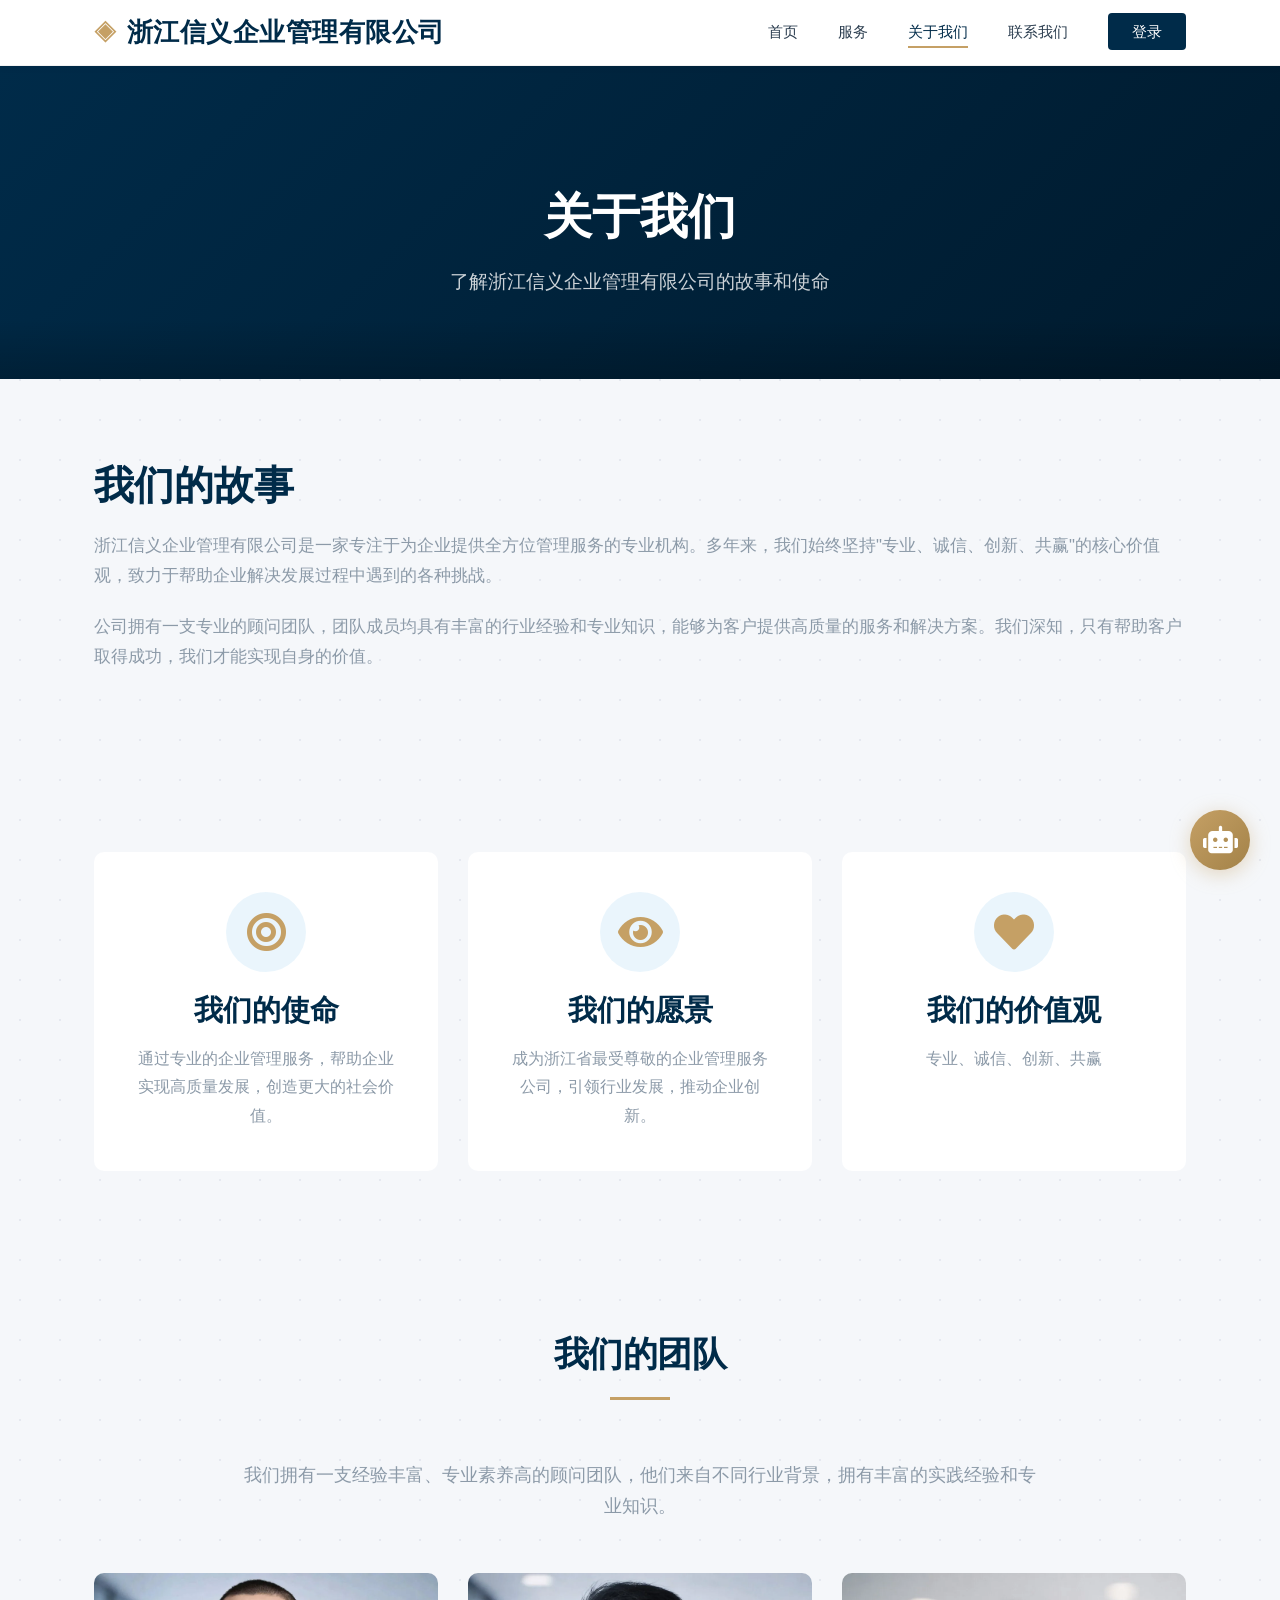
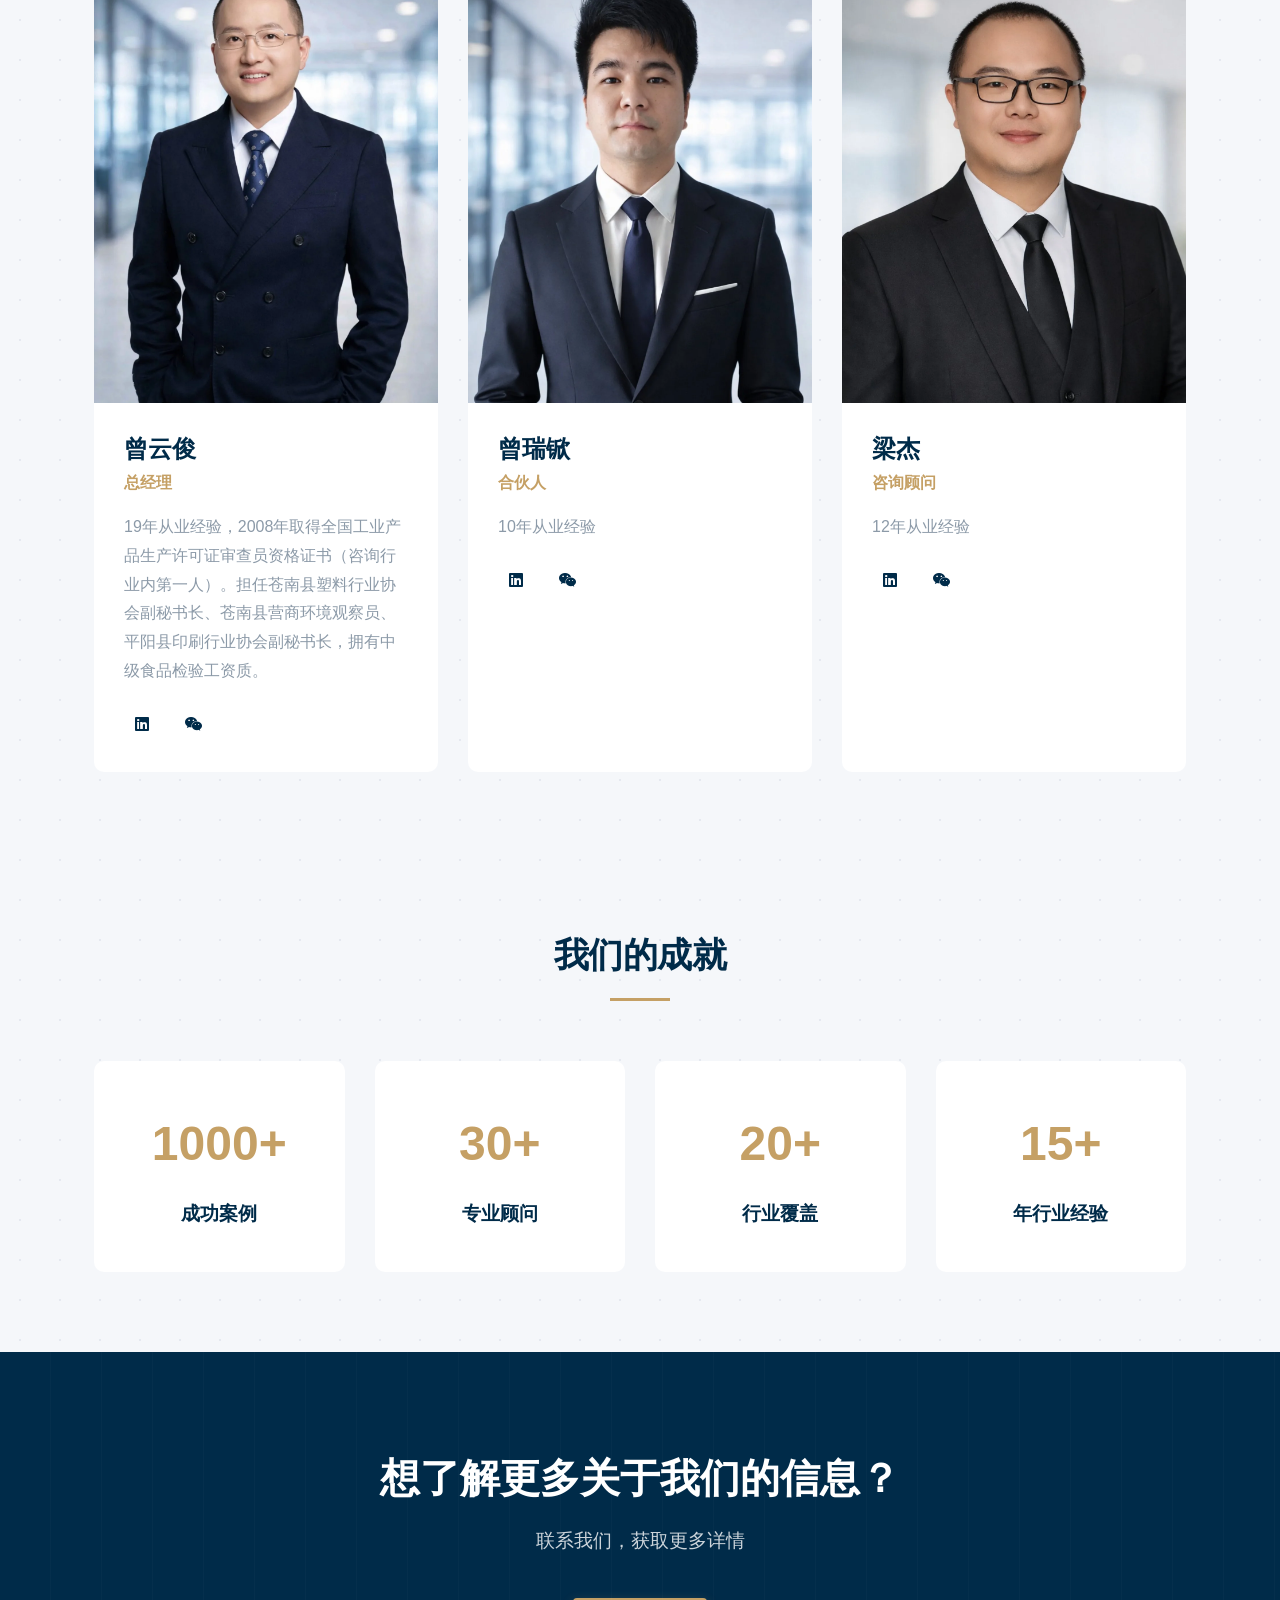
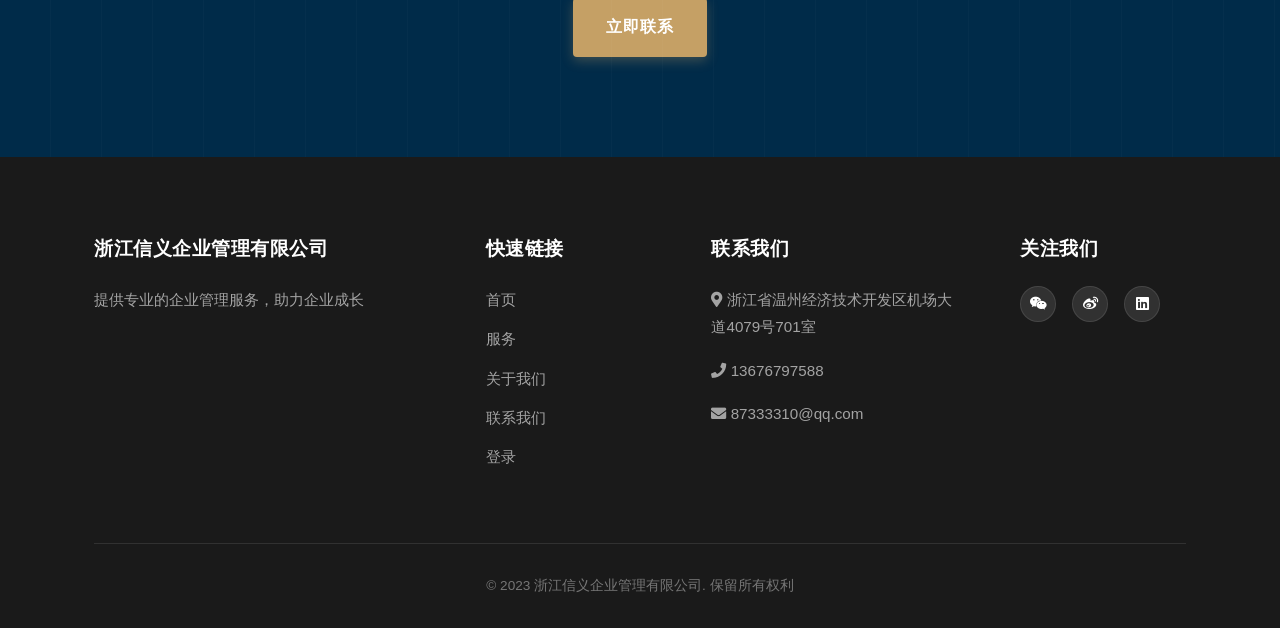
==== commit 63fc87e2: "Final sync: clean up old image references and file paths" ====
--- a/public/about.html
+++ b/public/about.html
@@ -5,7 +5,7 @@
     <meta name="viewport" content="width=device-width, initial-scale=1.0">
     <title>关于我们 - 浙江信义企业管理有限公司</title>
     <link rel="stylesheet" href="css/style.css?v=2.0">
-    <link rel="stylesheet" href="css/about.css?v=20260305a">
+    <link rel="stylesheet" href="css/about.css?v=20260307a">
     <link rel="stylesheet" href="css/responsive.css?v=2.1">
     <link rel="stylesheet" href="https://cdn.staticfile.org/font-awesome/5.15.3/css/all.min.css">
 </head>
@@ -76,7 +76,7 @@
 	            <div class="team-members">
 	                <div class="team-member">
                     <div class="member-image">
-                        <img src="img/portraits/zengyunjun_real.jpg" alt="曾云俊" loading="lazy" decoding="async">
+                        <img src="img/portraits/zengyunjun_4x5.webp" alt="曾云俊" loading="lazy" decoding="async">
                     </div>
                     <div class="member-info">
                         <h3>曾云俊</h3>
@@ -91,7 +91,7 @@
 	
 	                <div class="team-member">
                     <div class="member-image">
-                        <img src="img/portraits/zengruixian_real.png" alt="曾瑞锨" loading="lazy" decoding="async">
+                        <img src="img/portraits/zengruixian_4x5.webp" alt="曾瑞锨" loading="lazy" decoding="async">
                     </div>
                     <div class="member-info">
                         <h3>曾瑞锨</h3>
@@ -106,7 +106,7 @@
 	
 	                <div class="team-member">
                     <div class="member-image">
-                        <img src="img/portraits/liangjie_real.png" alt="梁杰" loading="lazy" decoding="async">
+                        <img src="img/portraits/liangjie_team_4x5.webp" alt="梁杰" loading="lazy" decoding="async">
                     </div>
                     <div class="member-info">
                         <h3>梁杰</h3>
--- a/public/css/about.css
+++ b/public/css/about.css
@@ -120,11 +120,14 @@
 
 .member-image {
     overflow: hidden;
+    aspect-ratio: 4 / 5;
 }
 
 .member-image img {
     width: 100%;
-    height: auto;
+    height: 100%;
+    object-fit: cover;
+    object-position: center top;
     transition: var(--transition);
 }
 
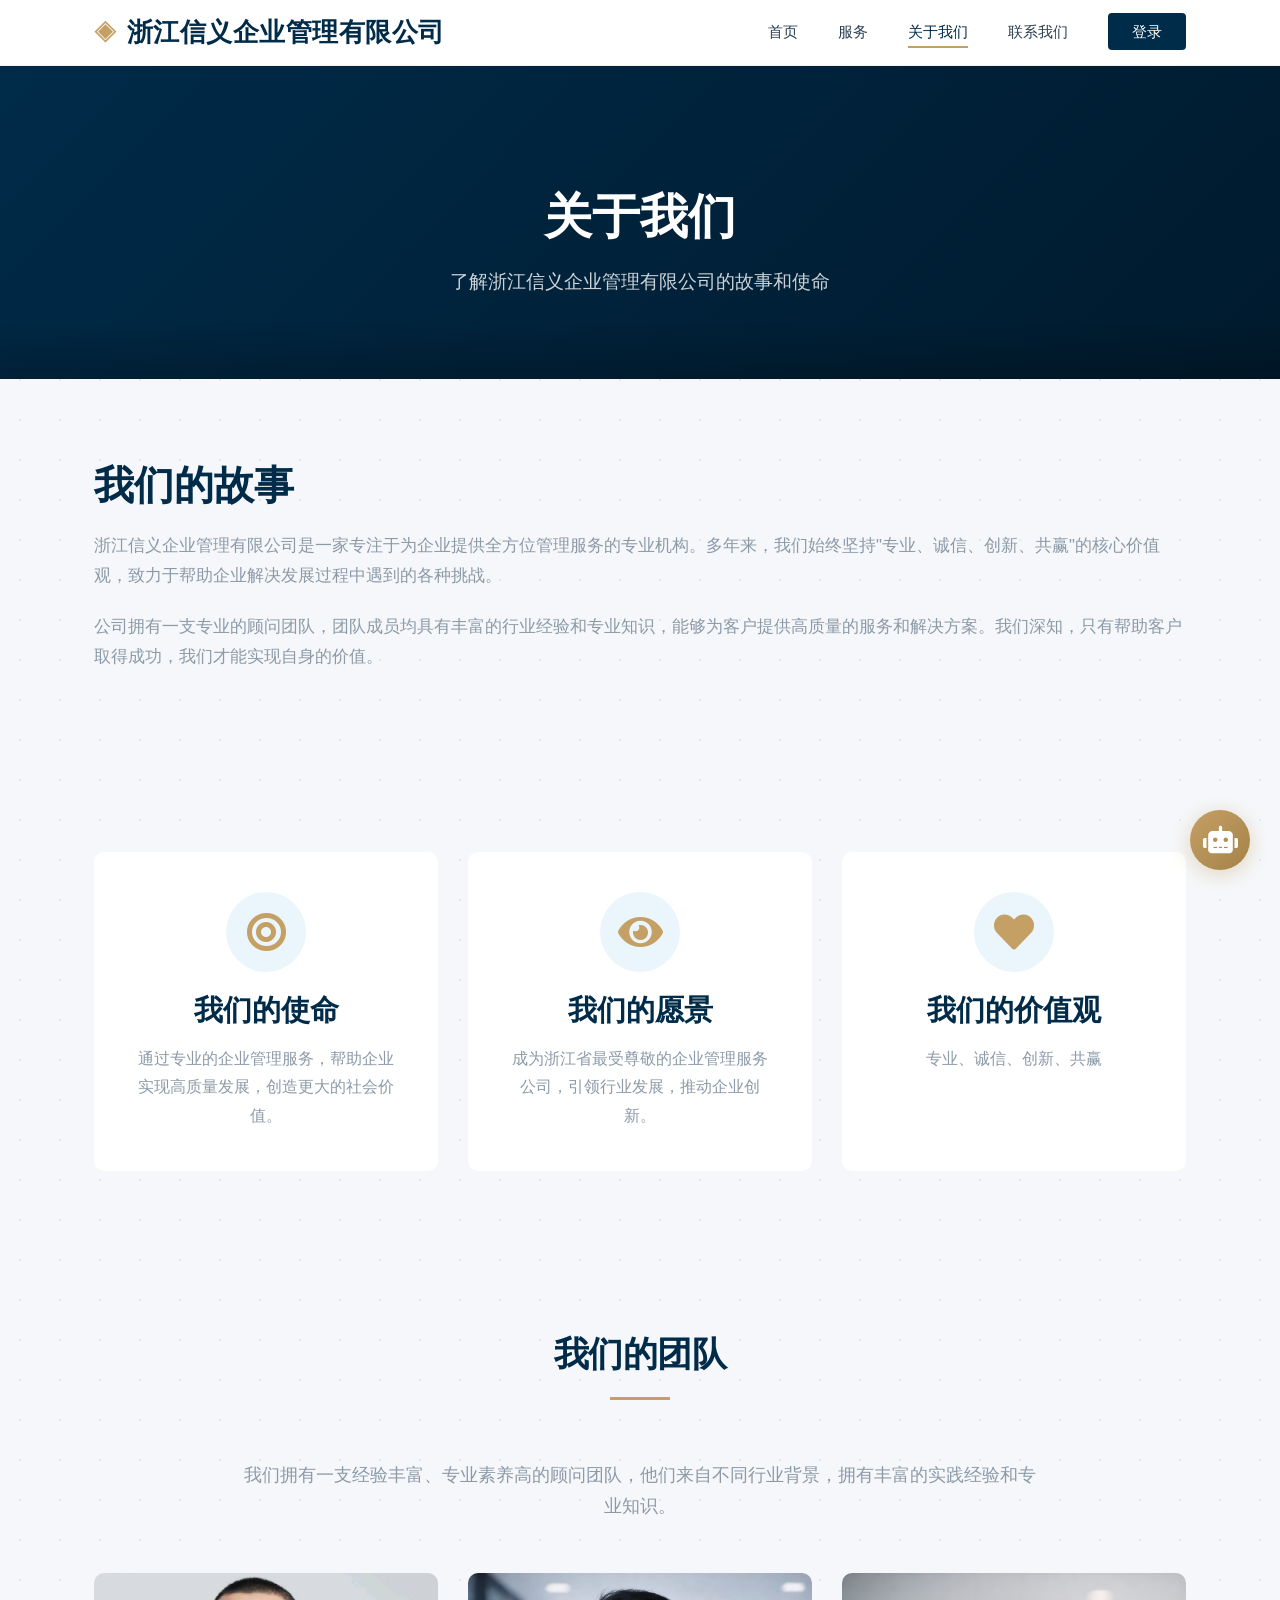
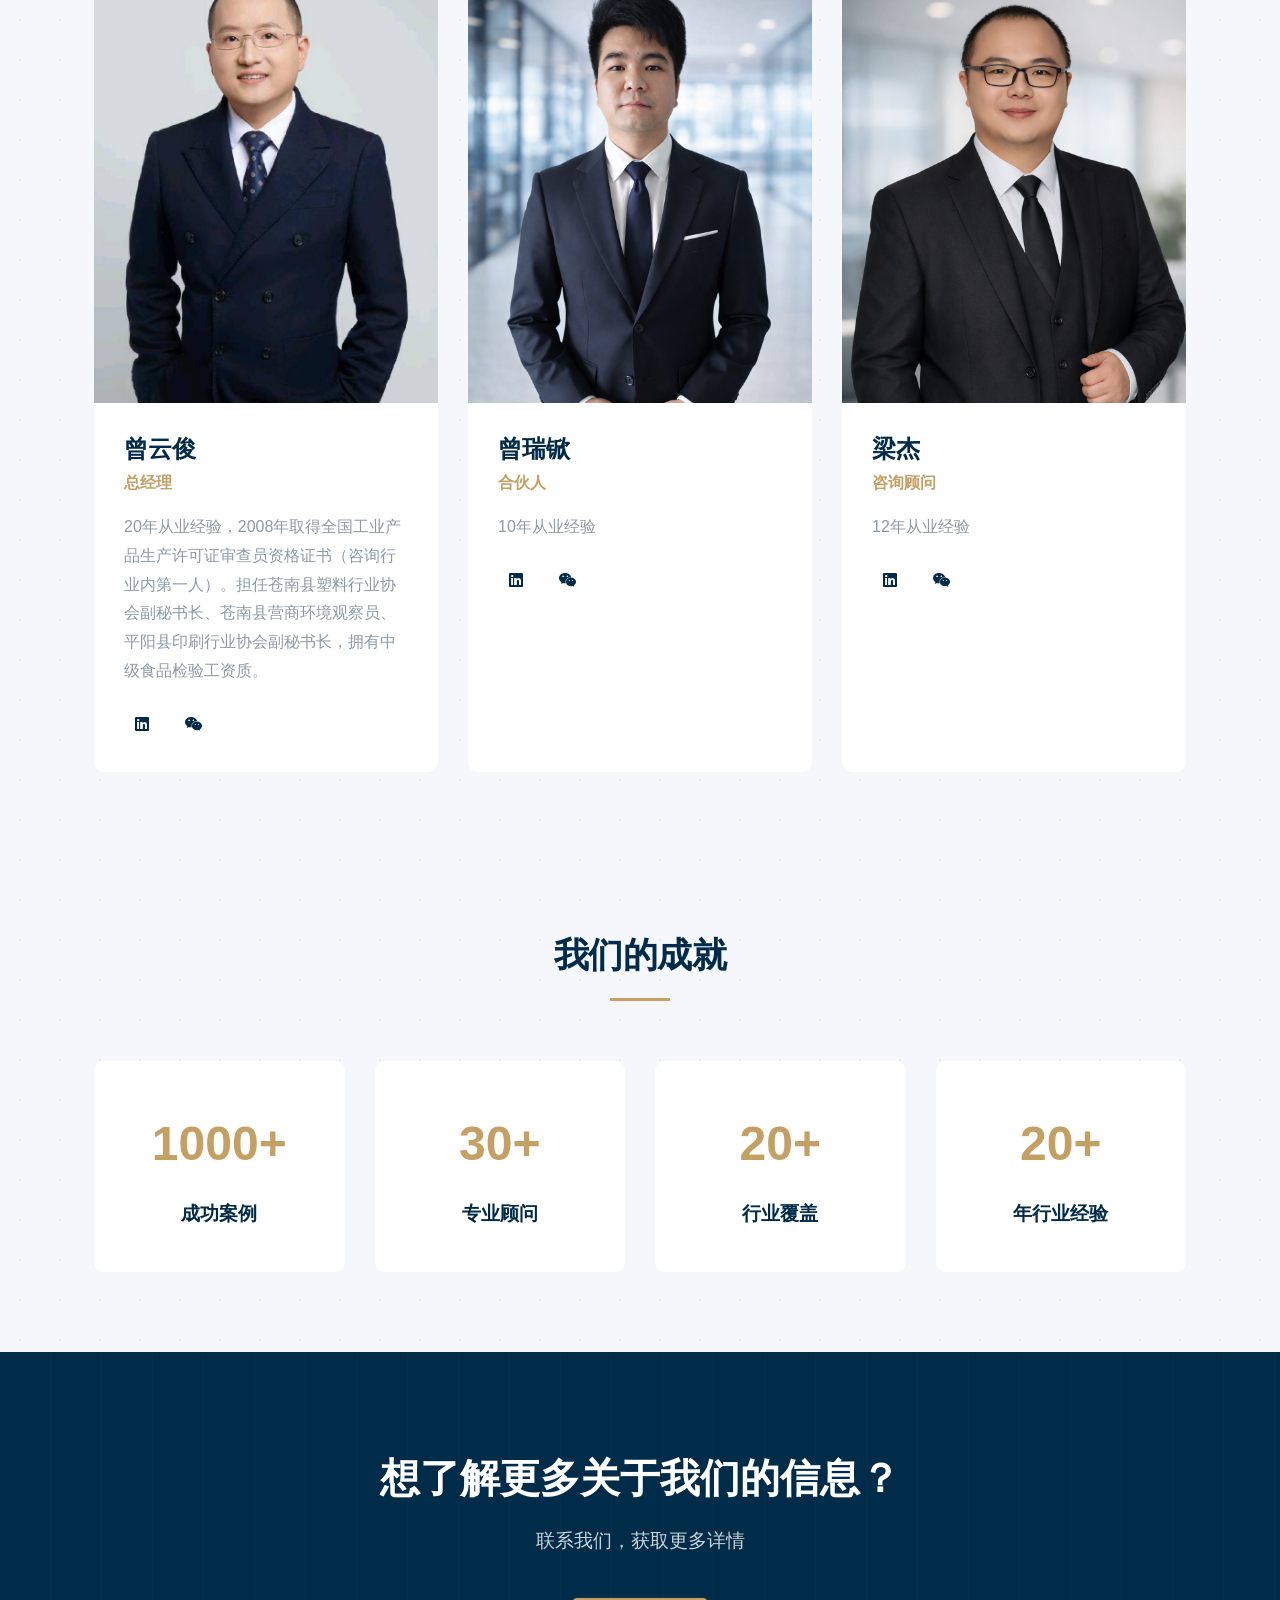
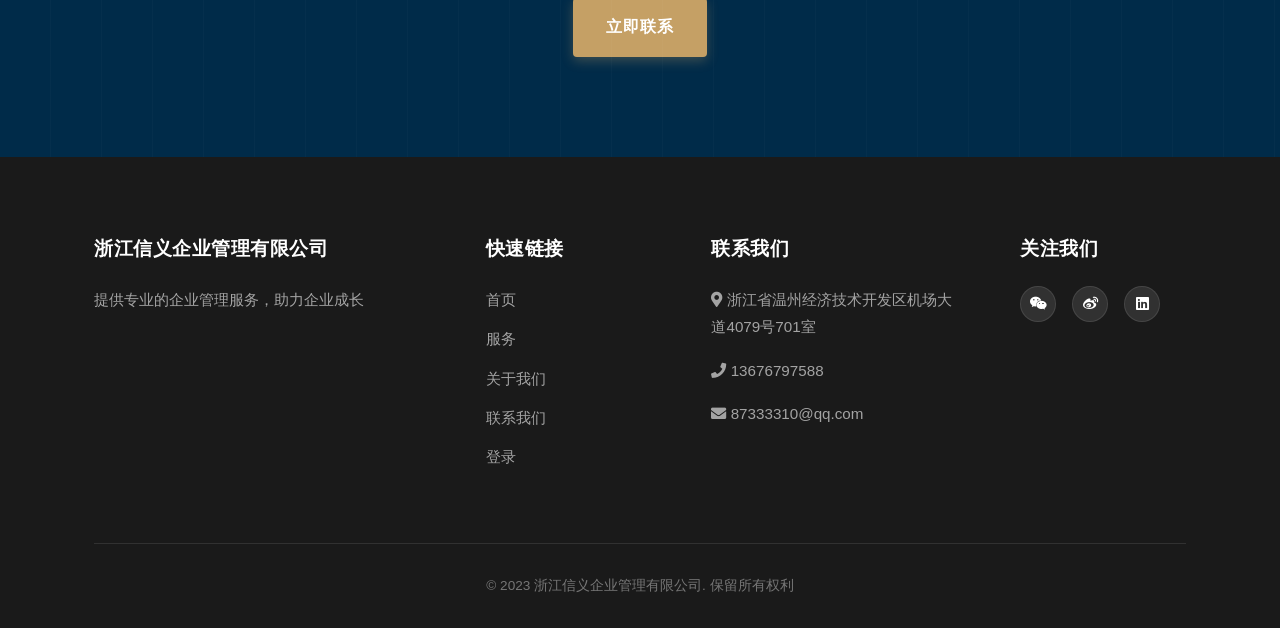
==== commit 44e4e82c: "Update years of experience to 20+ and ensure correct image paths" ====
--- a/public/about.html
+++ b/public/about.html
@@ -76,12 +76,12 @@
 	            <div class="team-members">
 	                <div class="team-member">
                     <div class="member-image">
-                        <img src="img/portraits/zengyunjun_4x5.webp" alt="曾云俊" loading="lazy" decoding="async">
+                        <img src="img/portraits/zengyunjun_real.jpg" alt="曾云俊" loading="lazy" decoding="async">
                     </div>
                     <div class="member-info">
                         <h3>曾云俊</h3>
                         <p class="position">总经理</p>
-	                        <p class="bio">19年从业经验，2008年取得全国工业产品生产许可证审查员资格证书（咨询行业内第一人）。担任苍南县塑料行业协会副秘书长、苍南县营商环境观察员、平阳县印刷行业协会副秘书长，拥有中级食品检验工资质。</p>
+                        <p class="bio">20年从业经验，2008年取得全国工业产品生产许可证审查员资格证书（咨询行业内第一人）。担任苍南县塑料行业协会副秘书长、苍南县营商环境观察员、平阳县印刷行业协会副秘书长，拥有中级食品检验工资质。</p>
                         <div class="social-icons">
                             <a href="#"><i class="fab fa-linkedin"></i></a>
                             <a href="#"><i class="fab fa-weixin"></i></a>
@@ -91,7 +91,7 @@
 	
 	                <div class="team-member">
                     <div class="member-image">
-                        <img src="img/portraits/zengruixian_4x5.webp" alt="曾瑞锨" loading="lazy" decoding="async">
+                        <img src="img/portraits/zengruixian_real.png" alt="曾瑞锨" loading="lazy" decoding="async">
                     </div>
                     <div class="member-info">
                         <h3>曾瑞锨</h3>
@@ -106,7 +106,7 @@
 	
 	                <div class="team-member">
                     <div class="member-image">
-                        <img src="img/portraits/liangjie_team_4x5.webp" alt="梁杰" loading="lazy" decoding="async">
+                        <img src="img/portraits/liangjie_real.png" alt="梁杰" loading="lazy" decoding="async">
                     </div>
                     <div class="member-info">
                         <h3>梁杰</h3>
@@ -141,7 +141,7 @@
                     <div class="stat-desc">行业覆盖</div>
                 </div>
                 <div class="stat">
-                    <div class="stat-number">15+</div>
+                    <div class="stat-number">20+</div>
                     <div class="stat-desc">年行业经验</div>
                 </div>
             </div>
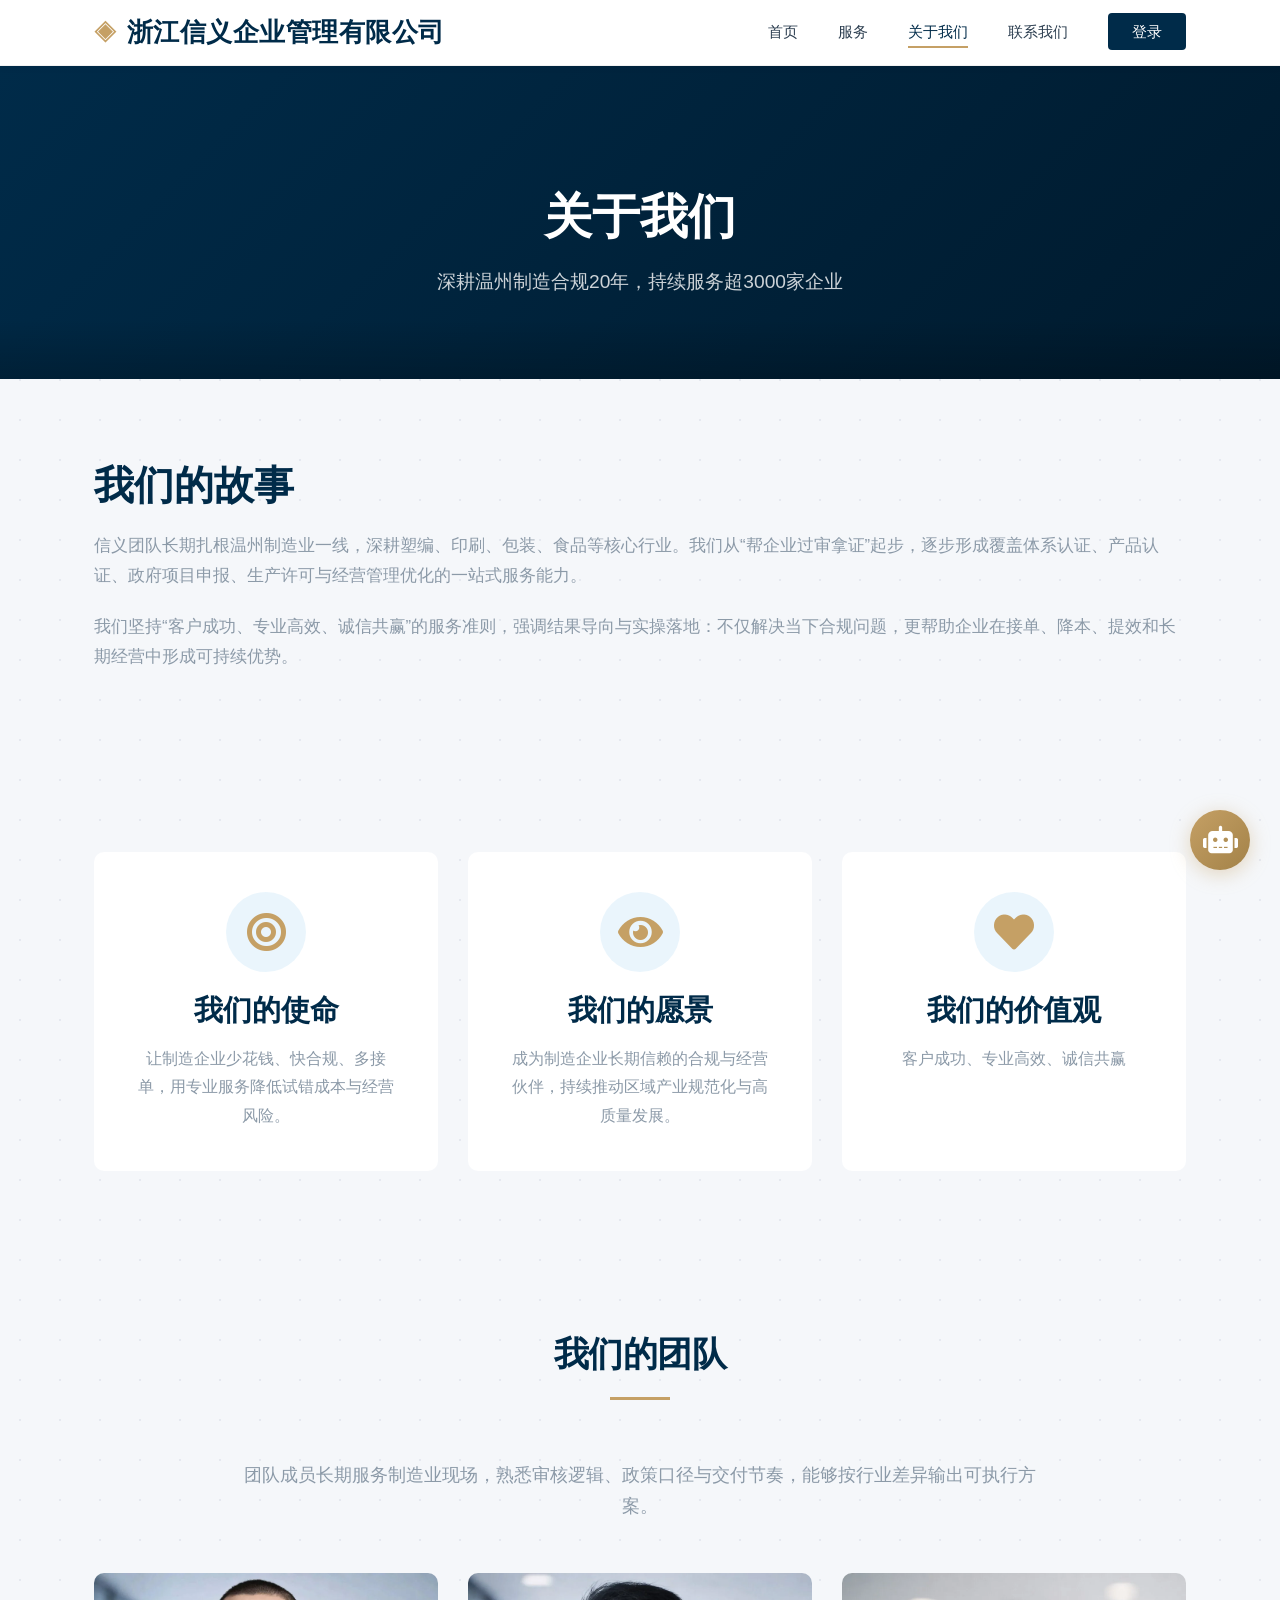
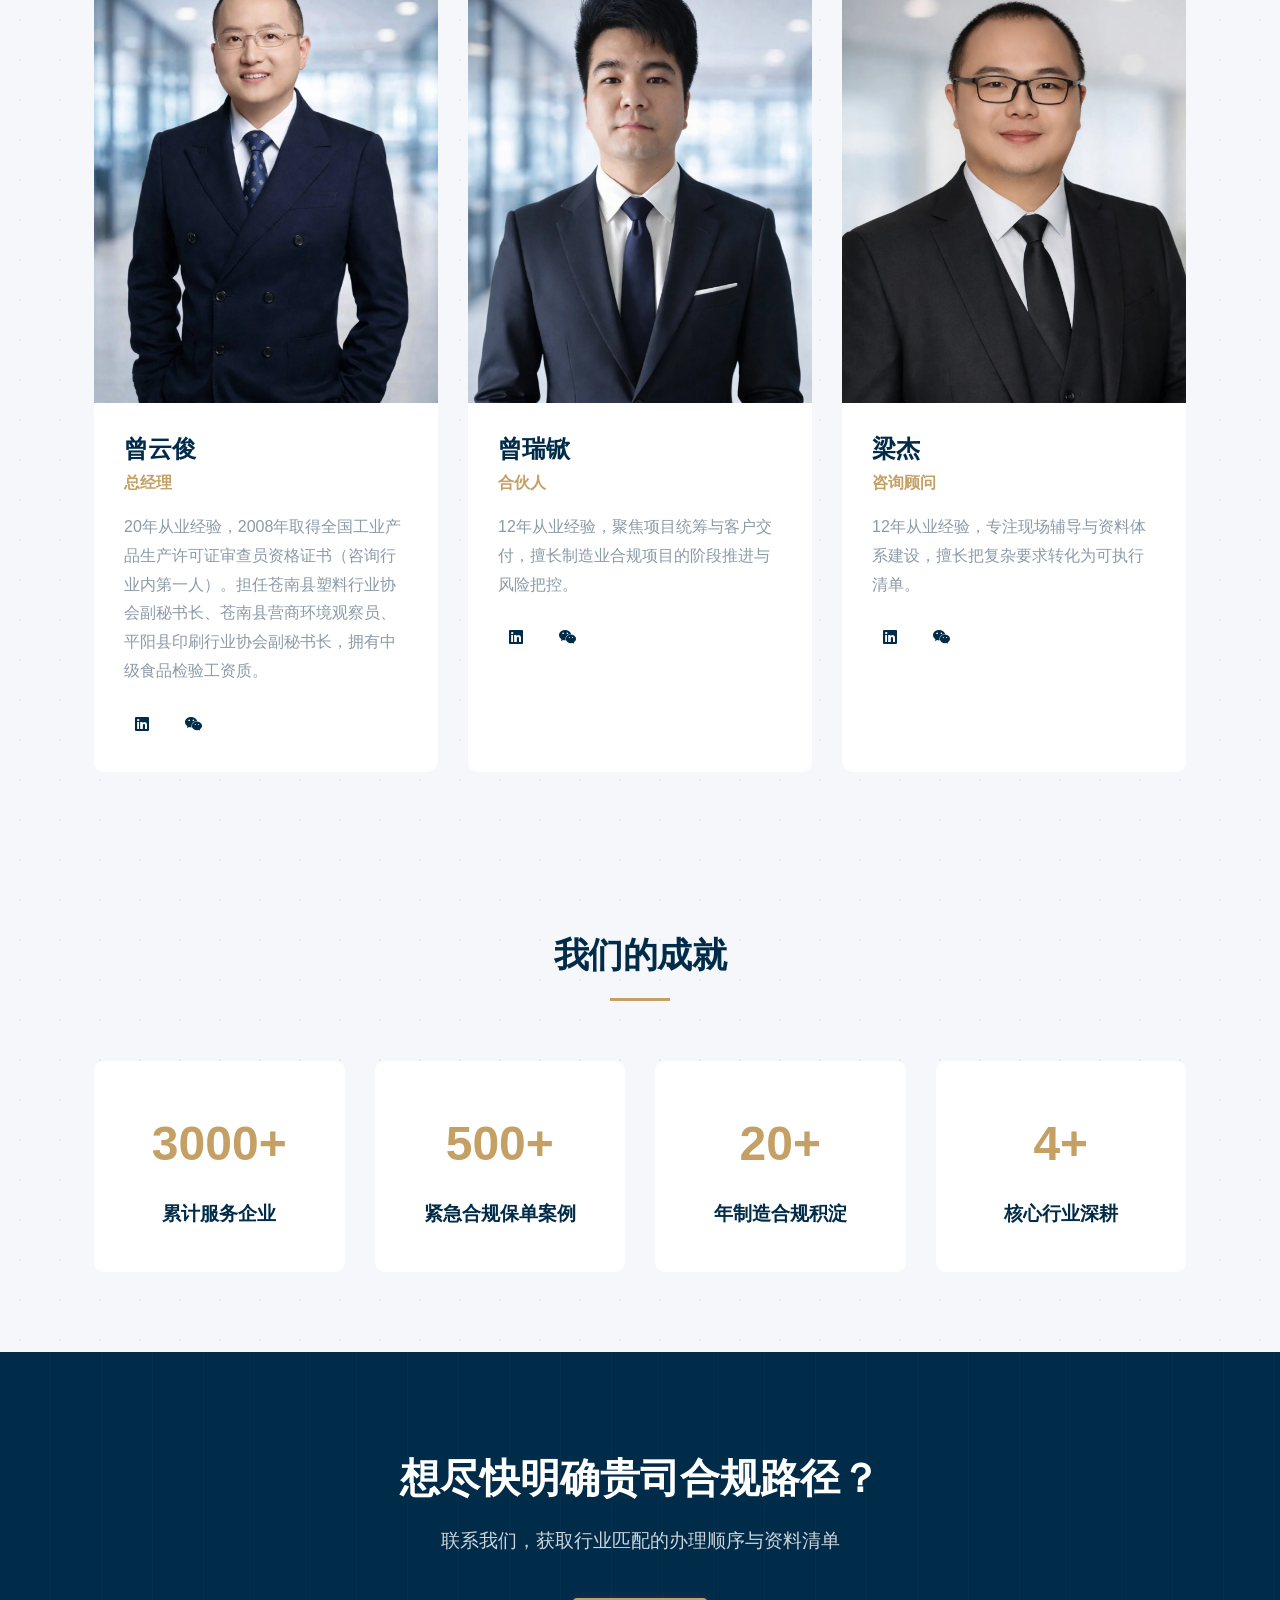
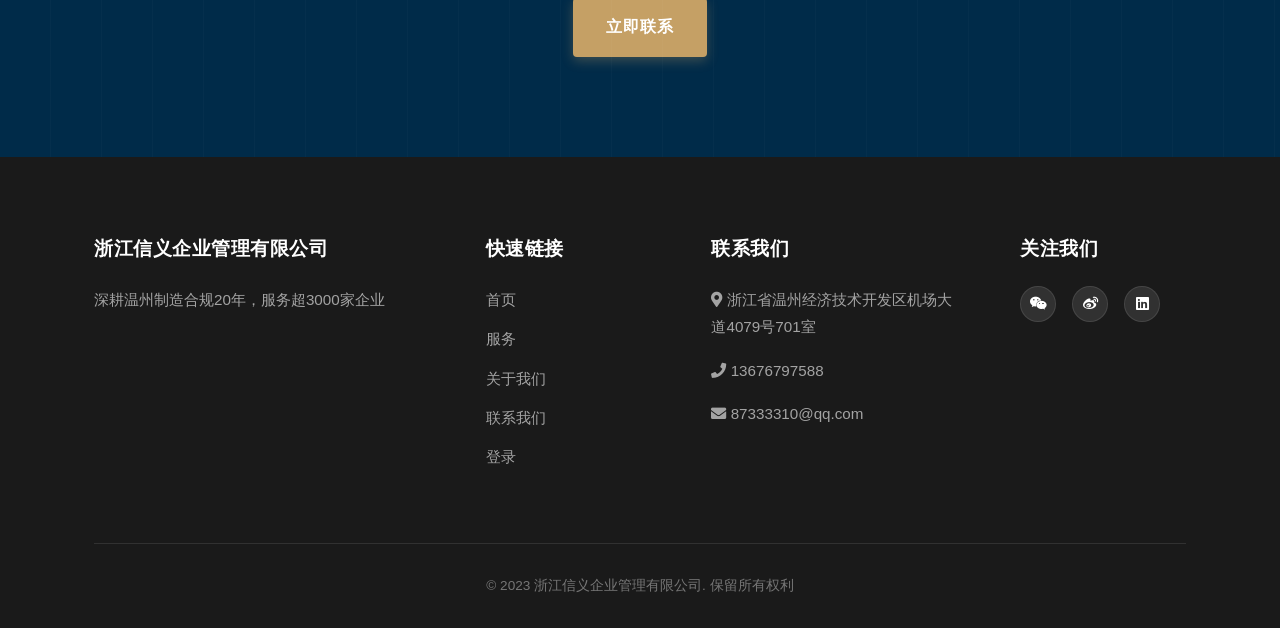
==== commit e1179d3a: "Swap achievement stats: 20+ Compliance first, 4+ Industry second" ====
--- a/public/about.html
+++ b/public/about.html
@@ -33,7 +33,7 @@
     <section class="page-header">
         <div class="container">
             <h1>关于我们</h1>
-            <p>了解浙江信义企业管理有限公司的故事和使命</p>
+            <p>深耕温州制造合规20年，持续服务超3000家企业</p>
         </div>
     </section>
 
@@ -41,8 +41,8 @@
         <div class="container">
             <div class="about-content">
                 <h2>我们的故事</h2>
-                <p>浙江信义企业管理有限公司是一家专注于为企业提供全方位管理服务的专业机构。多年来，我们始终坚持"专业、诚信、创新、共赢"的核心价值观，致力于帮助企业解决发展过程中遇到的各种挑战。</p>
-                <p>公司拥有一支专业的顾问团队，团队成员均具有丰富的行业经验和专业知识，能够为客户提供高质量的服务和解决方案。我们深知，只有帮助客户取得成功，我们才能实现自身的价值。</p>
+                <p>信义团队长期扎根温州制造业一线，深耕塑编、印刷、包装、食品等核心行业。我们从“帮企业过审拿证”起步，逐步形成覆盖体系认证、产品认证、政府项目申报、生产许可与经营管理优化的一站式服务能力。</p>
+                <p>我们坚持“客户成功、专业高效、诚信共赢”的服务准则，强调结果导向与实操落地：不仅解决当下合规问题，更帮助企业在接单、降本、提效和长期经营中形成可持续优势。</p>
             </div>
 
         </div>
@@ -53,17 +53,17 @@
             <div class="mission">
                 <div class="icon"><i class="fas fa-bullseye"></i></div>
                 <h3>我们的使命</h3>
-                <p>通过专业的企业管理服务，帮助企业实现高质量发展，创造更大的社会价值。</p>
+                <p>让制造企业少花钱、快合规、多接单，用专业服务降低试错成本与经营风险。</p>
             </div>
             <div class="vision">
                 <div class="icon"><i class="fas fa-eye"></i></div>
                 <h3>我们的愿景</h3>
-                <p>成为浙江省最受尊敬的企业管理服务公司，引领行业发展，推动企业创新。</p>
+                <p>成为制造企业长期信赖的合规与经营伙伴，持续推动区域产业规范化与高质量发展。</p>
             </div>
             <div class="values">
                 <div class="icon"><i class="fas fa-heart"></i></div>
                 <h3>我们的价值观</h3>
-                <p>专业、诚信、创新、共赢</p>
+                <p>客户成功、专业高效、诚信共赢</p>
             </div>
         </div>
     </section>
@@ -71,12 +71,12 @@
     <section class="team">
         <div class="container">
             <h2 class="section-title">我们的团队</h2>
-            <p class="section-desc">我们拥有一支经验丰富、专业素养高的顾问团队，他们来自不同行业背景，拥有丰富的实践经验和专业知识。</p>
+            <p class="section-desc">团队成员长期服务制造业现场，熟悉审核逻辑、政策口径与交付节奏，能够按行业差异输出可执行方案。</p>
             
 	            <div class="team-members">
 	                <div class="team-member">
                     <div class="member-image">
-                        <img src="img/portraits/zengyunjun_real.jpg" alt="曾云俊" loading="lazy" decoding="async">
+                        <img src="img/portraits/zengyunjun_4x5.webp" alt="曾云俊" loading="lazy" decoding="async">
                     </div>
                     <div class="member-info">
                         <h3>曾云俊</h3>
@@ -91,12 +91,12 @@
 	
 	                <div class="team-member">
                     <div class="member-image">
-                        <img src="img/portraits/zengruixian_real.png" alt="曾瑞锨" loading="lazy" decoding="async">
+                        <img src="img/portraits/zengruixian_4x5.webp" alt="曾瑞锨" loading="lazy" decoding="async">
                     </div>
                     <div class="member-info">
                         <h3>曾瑞锨</h3>
 	                        <p class="position">合伙人</p>
-	                        <p class="bio">10年从业经验</p>
+	                        <p class="bio">12年从业经验，聚焦项目统筹与客户交付，擅长制造业合规项目的阶段推进与风险把控。</p>
 	                        <div class="social-icons">
 	                            <a href="#"><i class="fab fa-linkedin"></i></a>
                             <a href="#"><i class="fab fa-weixin"></i></a>
@@ -106,12 +106,12 @@
 	
 	                <div class="team-member">
                     <div class="member-image">
-                        <img src="img/portraits/liangjie_real.png" alt="梁杰" loading="lazy" decoding="async">
+                        <img src="img/portraits/liangjie_team_4x5.webp" alt="梁杰" loading="lazy" decoding="async">
                     </div>
                     <div class="member-info">
                         <h3>梁杰</h3>
 	                        <p class="position">咨询顾问</p>
-	                        <p class="bio">12年从业经验</p>
+	                        <p class="bio">12年从业经验，专注现场辅导与资料体系建设，擅长把复杂要求转化为可执行清单。</p>
                         <div class="social-icons">
                             <a href="#"><i class="fab fa-linkedin"></i></a>
                             <a href="#"><i class="fab fa-weixin"></i></a>
@@ -129,20 +129,20 @@
             <h2 class="section-title">我们的成就</h2>
             <div class="achievement-stats">
                 <div class="stat">
-                    <div class="stat-number">1000+</div>
-                    <div class="stat-desc">成功案例</div>
-                </div>
-                <div class="stat">
-                    <div class="stat-number">30+</div>
-                    <div class="stat-desc">专业顾问</div>
+                    <div class="stat-number">3000+</div>
+                    <div class="stat-desc">累计服务企业</div>
+                </div>
+                <div class="stat">
+                    <div class="stat-number">500+</div>
+                    <div class="stat-desc">紧急合规保单案例</div>
                 </div>
                 <div class="stat">
                     <div class="stat-number">20+</div>
-                    <div class="stat-desc">行业覆盖</div>
-                </div>
-                <div class="stat">
-                    <div class="stat-number">20+</div>
-                    <div class="stat-desc">年行业经验</div>
+                    <div class="stat-desc">年制造合规积淀</div>
+                </div>
+                <div class="stat">
+                    <div class="stat-number">4+</div>
+                    <div class="stat-desc">核心行业深耕</div>
                 </div>
             </div>
         </div>
@@ -152,8 +152,8 @@
 
     <section class="cta">
         <div class="container">
-            <h2>想了解更多关于我们的信息？</h2>
-            <p>联系我们，获取更多详情</p>
+            <h2>想尽快明确贵司合规路径？</h2>
+            <p>联系我们，获取行业匹配的办理顺序与资料清单</p>
             <a href="contact.html" class="btn">立即联系</a>
         </div>
     </section>
@@ -163,7 +163,7 @@
             <div class="footer-content">
                 <div class="footer-section">
                     <h3>浙江信义企业管理有限公司</h3>
-                    <p>提供专业的企业管理服务，助力企业成长</p>
+                    <p>深耕温州制造合规20年，服务超3000家企业</p>
                 </div>
                 <div class="footer-section">
                     <h3>快速链接</h3>
@@ -196,6 +196,6 @@
         </div>
     </footer>
 
-    <script src="js/script.js?v=20260306b"></script>
+    <script src="js/script.js?v=20260307c"></script>
 </body>
 </html>
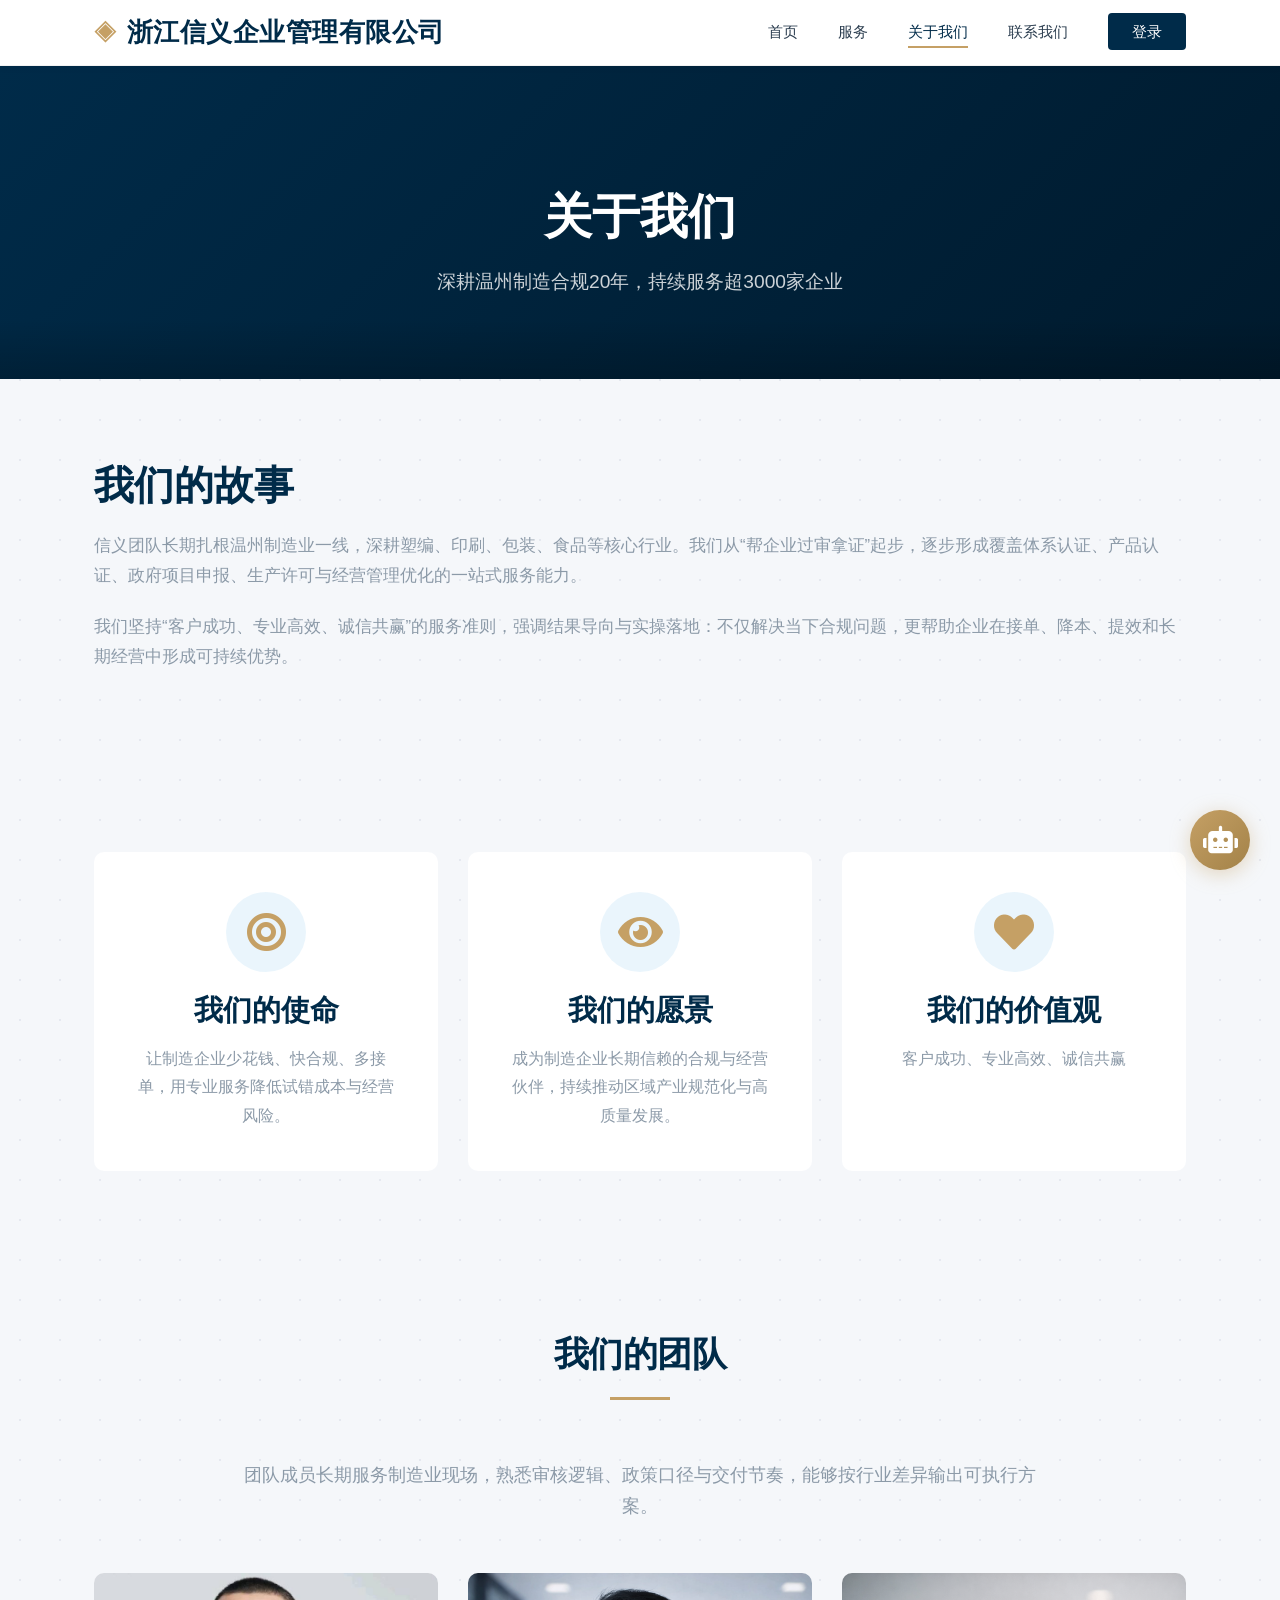
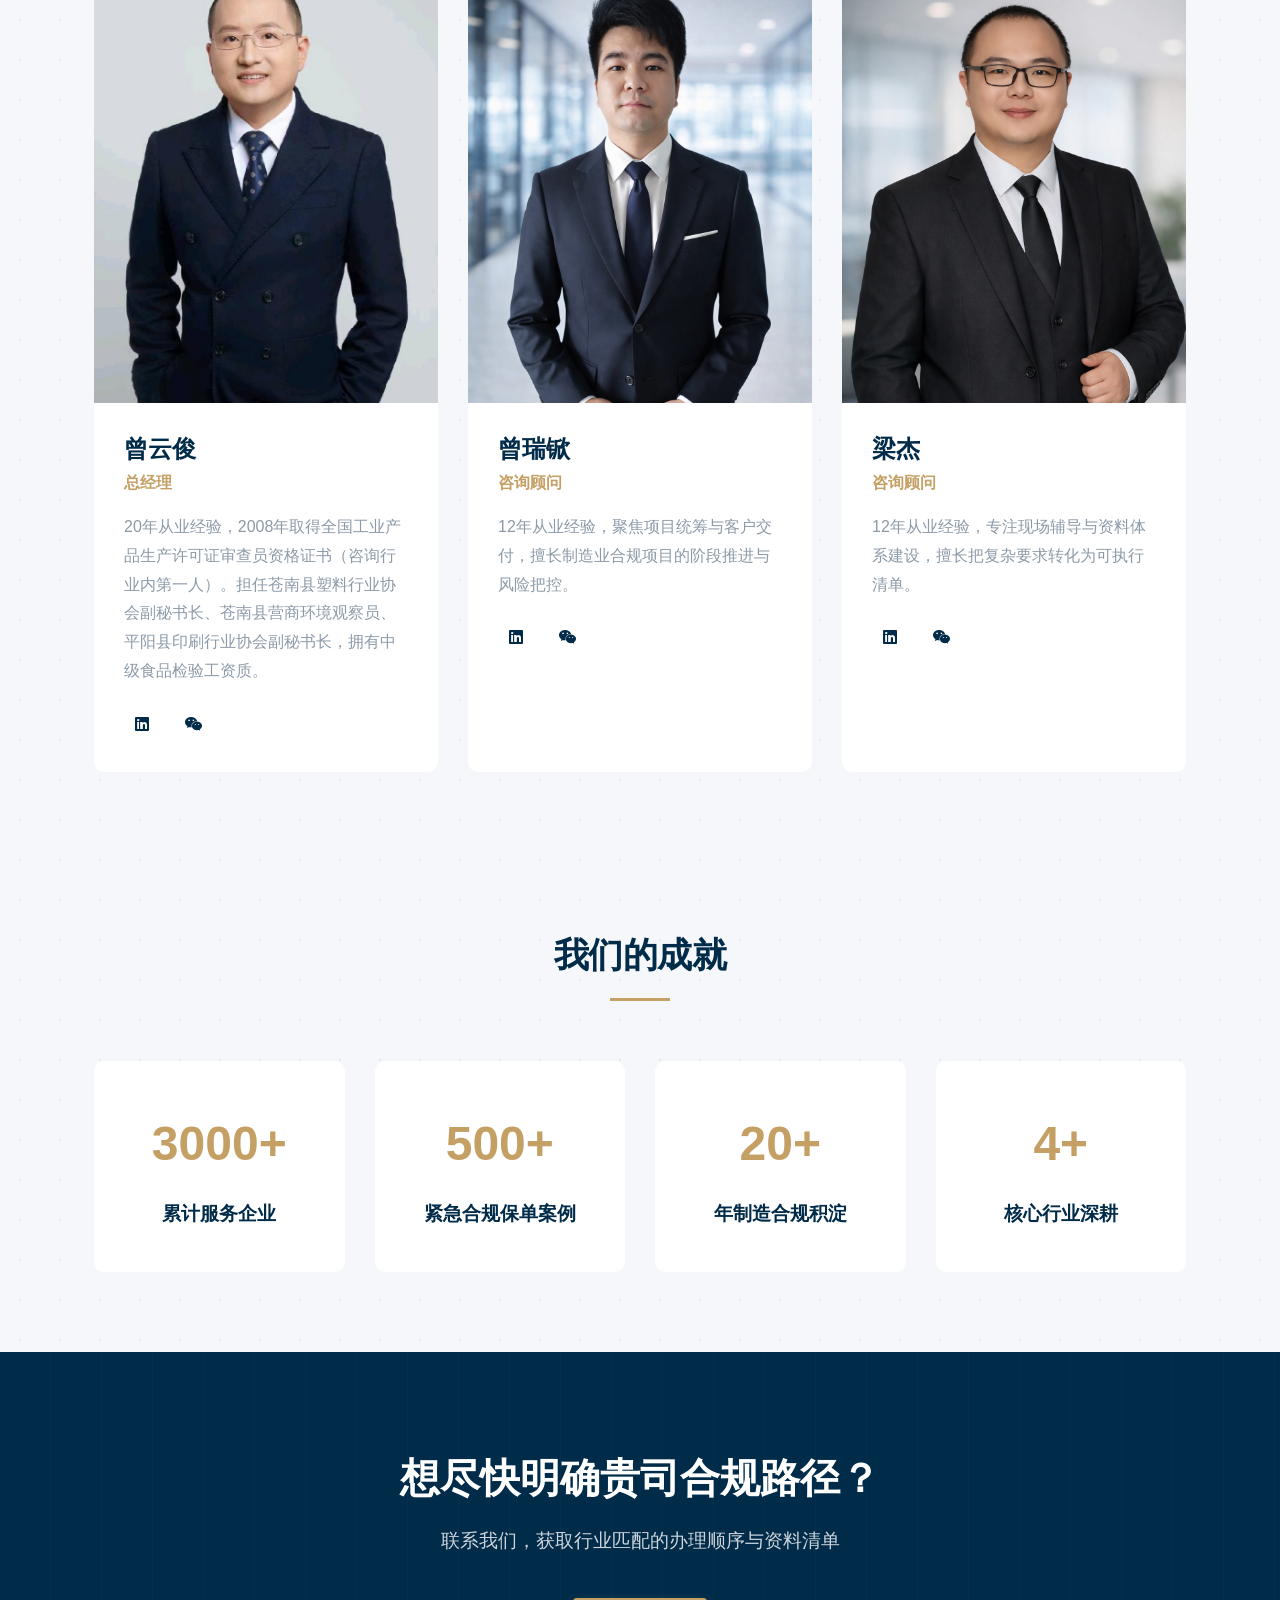
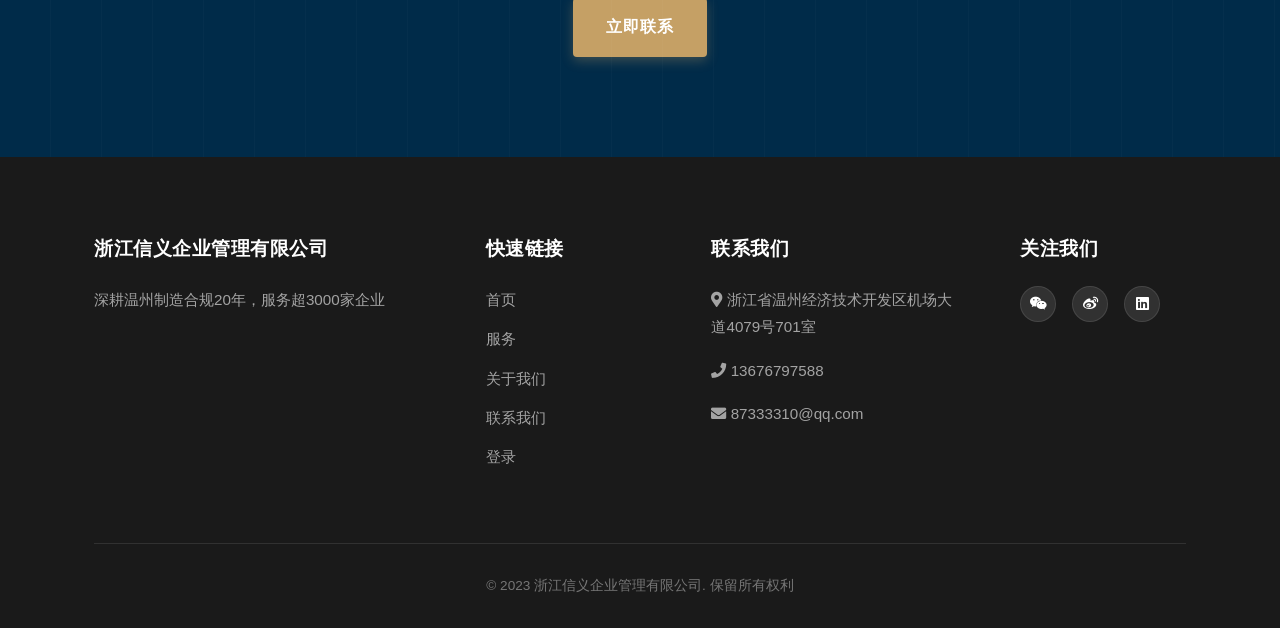
==== commit befc0cbb: "Update team titles: Change Partner to Consultant for Zeng Ruixian, and ensure real photos are used" ====
--- a/public/about.html
+++ b/public/about.html
@@ -4,10 +4,42 @@
     <meta charset="UTF-8">
     <meta name="viewport" content="width=device-width, initial-scale=1.0">
     <title>关于我们 - 浙江信义企业管理有限公司</title>
+    <meta name="description" content="浙江信义企业管理有限公司深耕温州制造合规20年，累计服务企业超3000家，核心团队具备丰富一线项目经验。">
+    <meta name="keywords" content="浙江信义, 关于我们, 制造合规, 温州认证咨询, 顾问团队">
+    <meta name="robots" content="index,follow,max-image-preview:large,max-snippet:-1,max-video-preview:-1">
+    <link rel="canonical" href="https://www.xinyi-iso.com/about.html">
+    <meta property="og:type" content="article">
+    <meta property="og:site_name" content="浙江信义企业管理有限公司">
+    <meta property="og:title" content="关于我们 - 浙江信义企业管理有限公司">
+    <meta property="og:description" content="深耕温州制造合规20年，持续服务超3000家企业。">
+    <meta property="og:url" content="https://www.xinyi-iso.com/about.html">
+    <meta property="og:locale" content="zh_CN">
+    <meta name="twitter:card" content="summary">
+    <meta name="twitter:title" content="关于我们 - 浙江信义企业管理有限公司">
+    <meta name="twitter:description" content="制造合规咨询团队与服务经验介绍。">
     <link rel="stylesheet" href="css/style.css?v=2.0">
     <link rel="stylesheet" href="css/about.css?v=20260307a">
     <link rel="stylesheet" href="css/responsive.css?v=2.1">
     <link rel="stylesheet" href="https://cdn.staticfile.org/font-awesome/5.15.3/css/all.min.css">
+    <script type="application/ld+json">
+    {
+      "@context": "https://schema.org",
+      "@type": "AboutPage",
+      "name": "关于我们 - 浙江信义企业管理有限公司",
+      "url": "https://www.xinyi-iso.com/about.html",
+      "inLanguage": "zh-CN",
+      "mainEntity": {
+        "@type": "Organization",
+        "name": "浙江信义企业管理有限公司",
+        "description": "深耕制造合规20年，服务超3000家企业。",
+        "employee": [
+          { "@type": "Person", "name": "曾云俊", "jobTitle": "总经理" },
+          { "@type": "Person", "name": "曾瑞锨", "jobTitle": "咨询顾问" },
+          { "@type": "Person", "name": "梁杰", "jobTitle": "咨询顾问" }
+        ]
+      }
+    }
+    </script>
 </head>
 <body>
     <header>
@@ -76,7 +108,7 @@
 	            <div class="team-members">
 	                <div class="team-member">
                     <div class="member-image">
-                        <img src="img/portraits/zengyunjun_4x5.webp" alt="曾云俊" loading="lazy" decoding="async">
+                        <img src="img/portraits/zengyunjun_real.jpg" alt="曾云俊" loading="lazy" decoding="async">
                     </div>
                     <div class="member-info">
                         <h3>曾云俊</h3>
@@ -91,11 +123,11 @@
 	
 	                <div class="team-member">
                     <div class="member-image">
-                        <img src="img/portraits/zengruixian_4x5.webp" alt="曾瑞锨" loading="lazy" decoding="async">
+                        <img src="img/portraits/zengruixian_real.png" alt="曾瑞锨" loading="lazy" decoding="async">
                     </div>
                     <div class="member-info">
                         <h3>曾瑞锨</h3>
-	                        <p class="position">合伙人</p>
+                        <p class="position">咨询顾问</p>
 	                        <p class="bio">12年从业经验，聚焦项目统筹与客户交付，擅长制造业合规项目的阶段推进与风险把控。</p>
 	                        <div class="social-icons">
 	                            <a href="#"><i class="fab fa-linkedin"></i></a>
@@ -106,7 +138,7 @@
 	
 	                <div class="team-member">
                     <div class="member-image">
-                        <img src="img/portraits/liangjie_team_4x5.webp" alt="梁杰" loading="lazy" decoding="async">
+                        <img src="img/portraits/liangjie_real.png" alt="梁杰" loading="lazy" decoding="async">
                     </div>
                     <div class="member-info">
                         <h3>梁杰</h3>
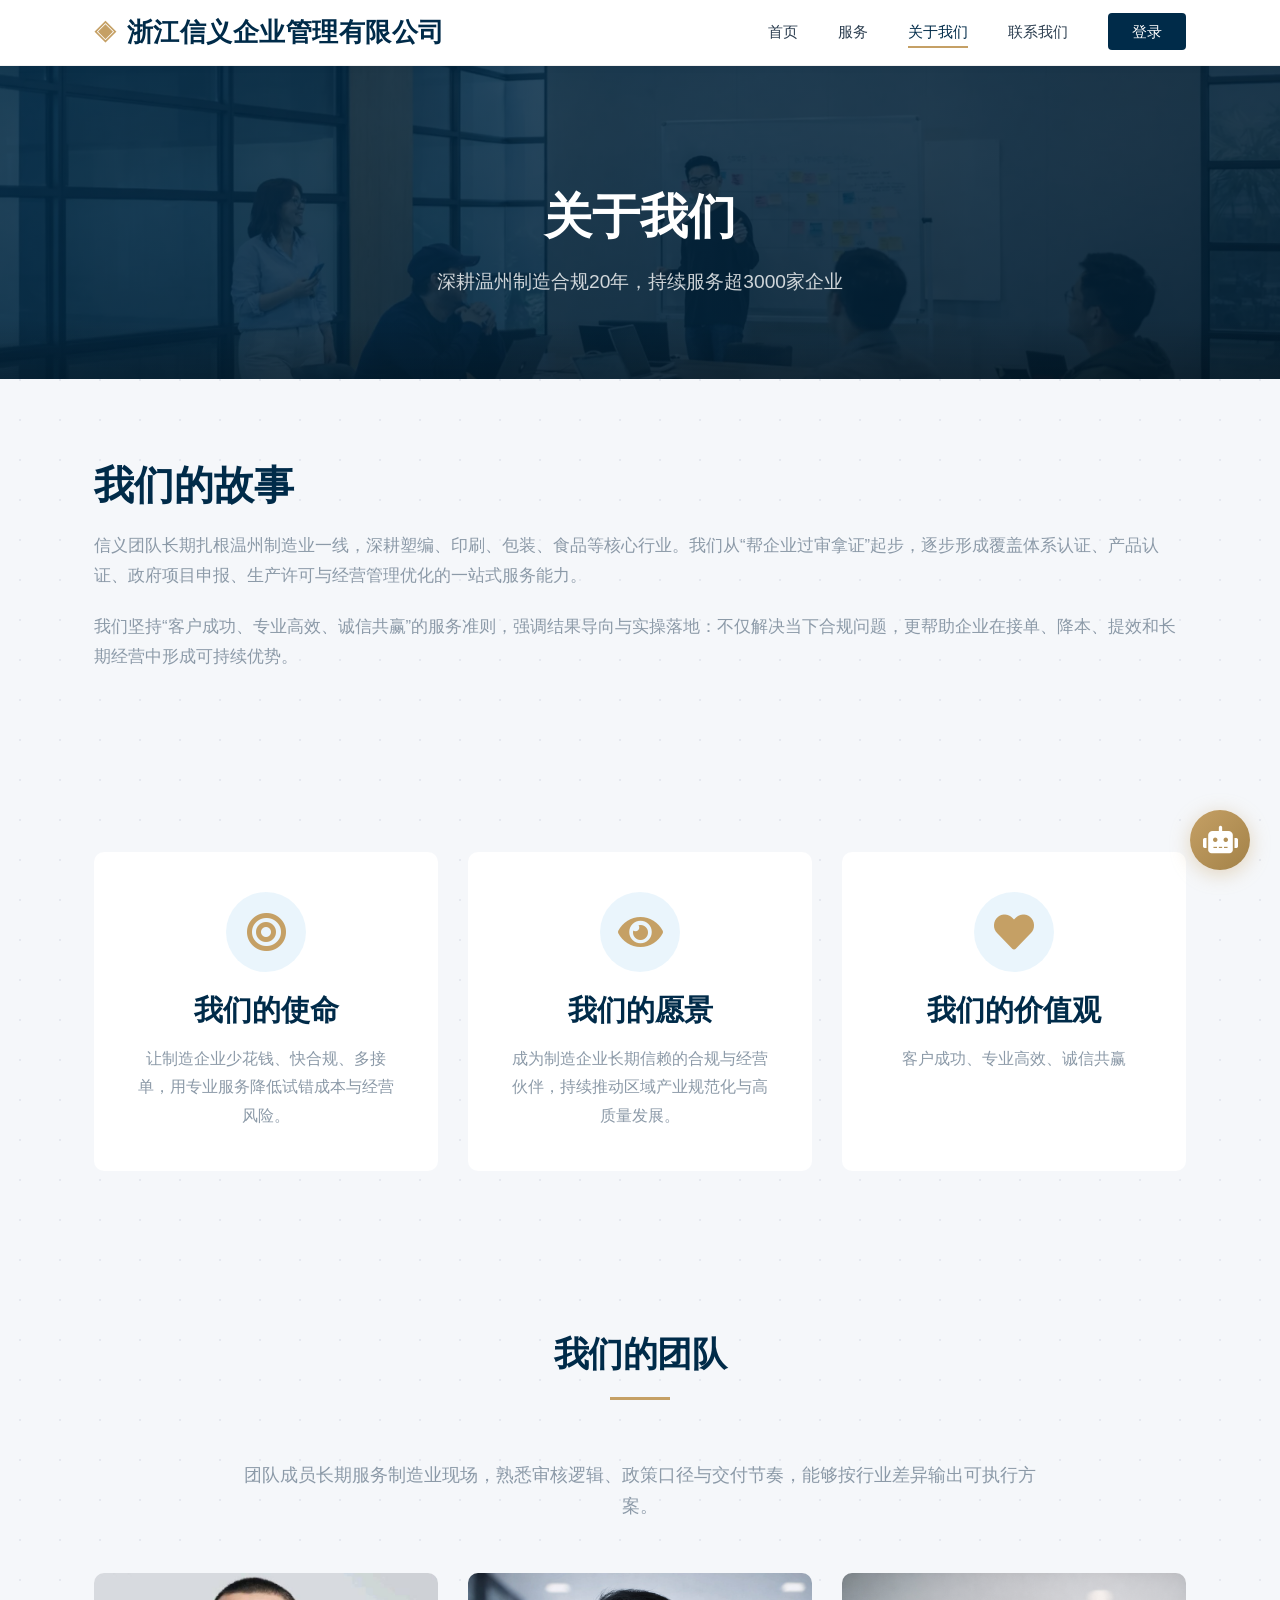
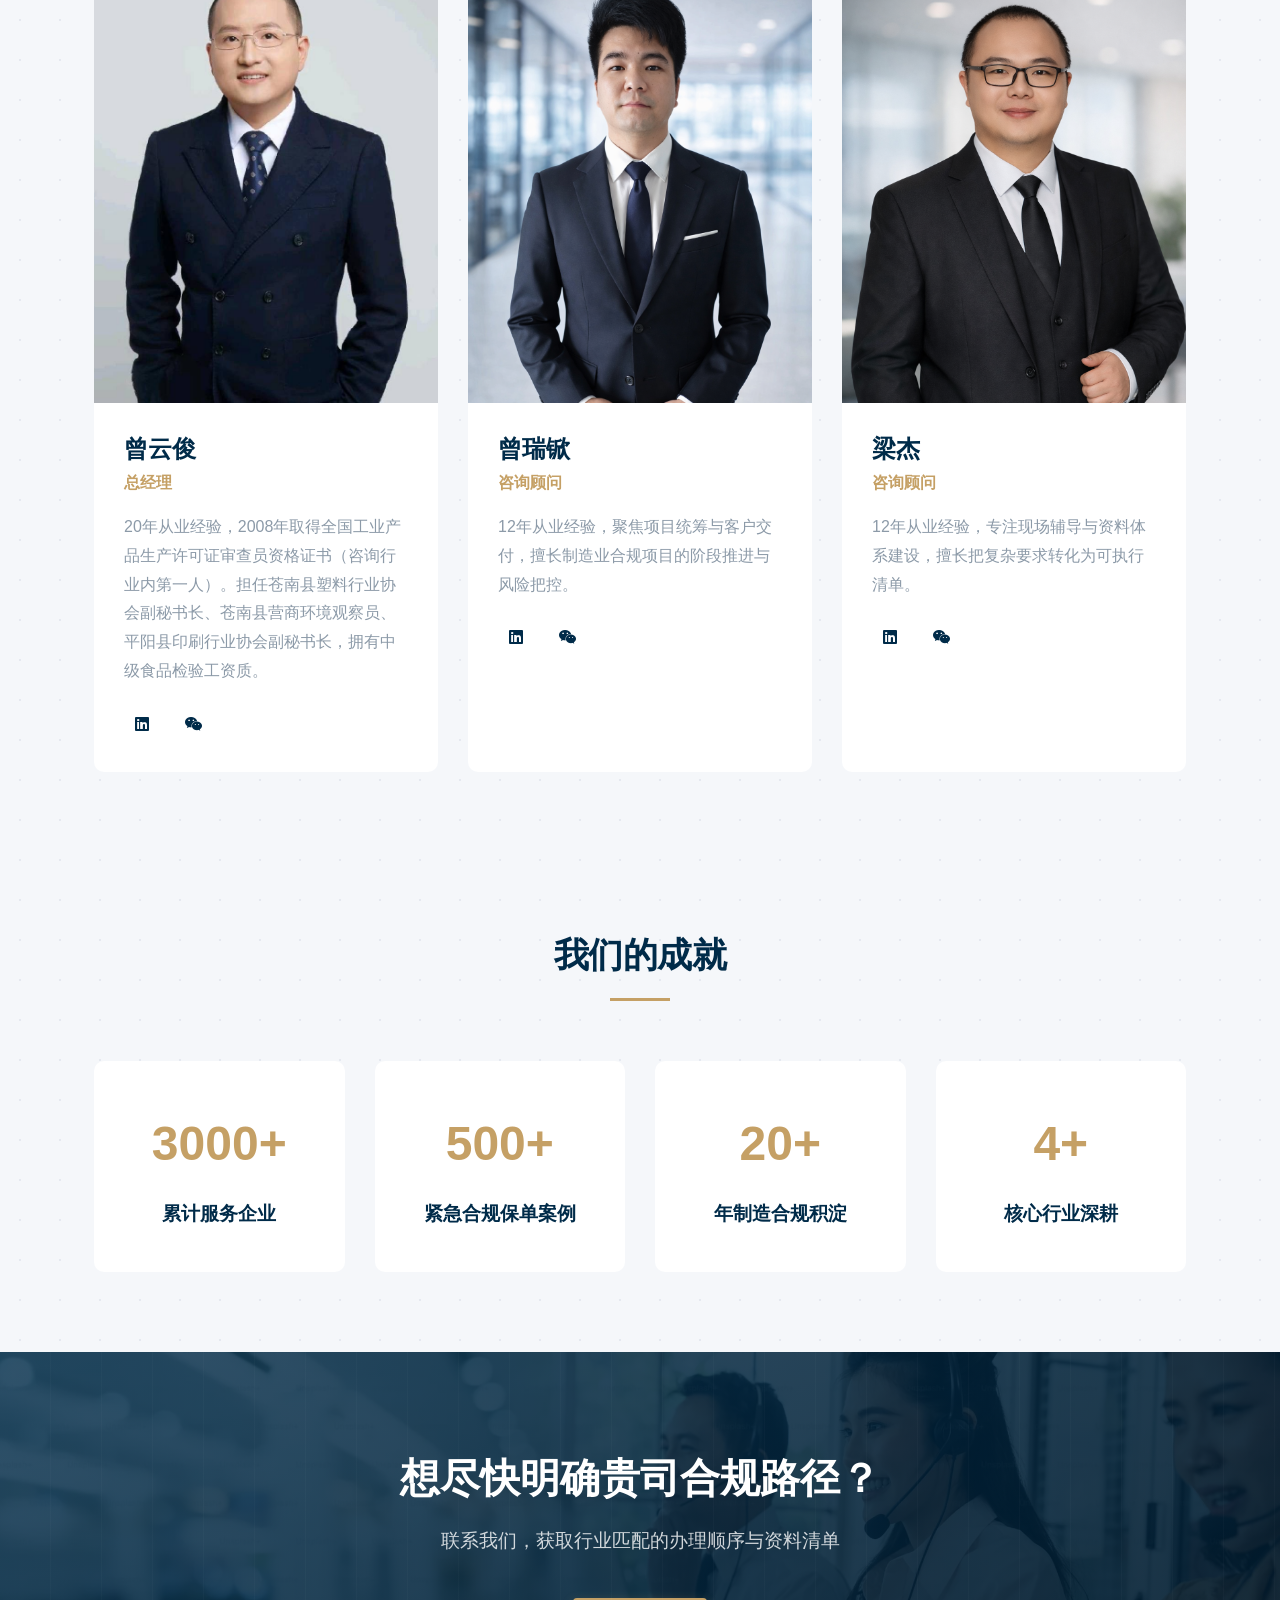
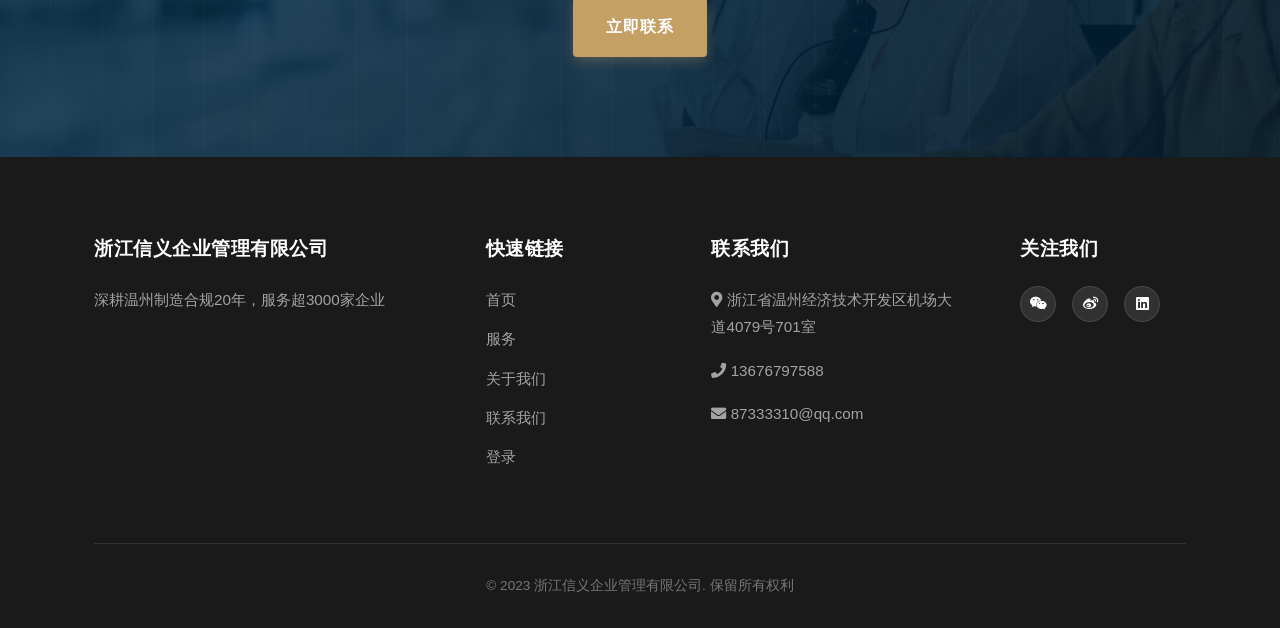
==== commit 9bfc6cfa: "Sync latest updates: styles, pages, and images to production" ====
--- a/public/about.html
+++ b/public/about.html
@@ -17,8 +17,8 @@
     <meta name="twitter:card" content="summary">
     <meta name="twitter:title" content="关于我们 - 浙江信义企业管理有限公司">
     <meta name="twitter:description" content="制造合规咨询团队与服务经验介绍。">
-    <link rel="stylesheet" href="css/style.css?v=2.0">
-    <link rel="stylesheet" href="css/about.css?v=20260307a">
+    <link rel="stylesheet" href="css/style.css?v=2.2">
+    <link rel="stylesheet" href="css/about.css?v=20260307b">
     <link rel="stylesheet" href="css/responsive.css?v=2.1">
     <link rel="stylesheet" href="https://cdn.staticfile.org/font-awesome/5.15.3/css/all.min.css">
     <script type="application/ld+json">
--- a/public/css/style.css
+++ b/public/css/style.css
@@ -238,12 +238,15 @@
 
 /* Hero 区域 - 高端商务风格 */
 .hero {
-    /* 使用多重渐变模拟高端背景 */
-    background: 
-        linear-gradient(135deg, rgba(0, 43, 73, 0.95) 0%, rgba(0, 26, 45, 0.98) 100%),
-        repeating-linear-gradient(45deg, rgba(255,255,255,0.03) 0px, rgba(255,255,255,0.03) 1px, transparent 1px, transparent 20px);
-    background-size: cover;
-    background-position: center;
+    /* 在深色蒙版下叠加官网背景图，保持“隐约可见” */
+    background-image:
+        linear-gradient(135deg, rgba(0, 43, 73, 0.74) 0%, rgba(0, 26, 45, 0.86) 100%),
+        linear-gradient(180deg, rgba(0, 43, 73, 0.18) 0%, rgba(0, 26, 45, 0.35) 100%),
+        url('../img/hero-bg-2.webp'),
+        repeating-linear-gradient(45deg, rgba(255,255,255,0.02) 0px, rgba(255,255,255,0.02) 1px, transparent 1px, transparent 20px);
+    background-size: cover, cover, cover, auto;
+    background-position: center, center, center, center;
+    background-repeat: no-repeat, no-repeat, no-repeat, repeat;
     color: white;
     text-align: center;
     padding: 180px 0 140px;
@@ -499,7 +502,13 @@
 
 /* 行动召唤区域 */
 .cta {
-    background: var(--primary-color);
+    background-image:
+        linear-gradient(135deg, rgba(0, 43, 73, 0.78) 0%, rgba(0, 26, 45, 0.88) 100%),
+        linear-gradient(180deg, rgba(0, 43, 73, 0.15) 0%, rgba(0, 26, 45, 0.28) 100%),
+        url('../img/cta-contact-bg.webp');
+    background-size: cover, cover, cover;
+    background-position: center, center, center;
+    background-repeat: no-repeat, no-repeat, no-repeat;
     color: white;
     text-align: center;
     padding: 100px 0;
@@ -514,7 +523,7 @@
     left: 0;
     width: 100%;
     height: 100%;
-    background: repeating-linear-gradient(90deg, transparent 0, transparent 50px, rgba(255,255,255,0.02) 50px, rgba(255,255,255,0.02) 51px);
+    background: repeating-linear-gradient(90deg, transparent 0, transparent 50px, rgba(255,255,255,0.018) 50px, rgba(255,255,255,0.018) 51px);
     pointer-events: none;
 }
 
--- a/public/css/about.css
+++ b/public/css/about.css
@@ -1,4 +1,15 @@
 /* 关于我们页面样式 */
+
+/* 关于我们页头背景（隐约可见） */
+.page-header {
+    background-image:
+        linear-gradient(135deg, rgba(0, 43, 73, 0.76) 0%, rgba(0, 26, 45, 0.86) 100%),
+        linear-gradient(180deg, rgba(0, 43, 73, 0.12) 0%, rgba(0, 26, 45, 0.25) 100%),
+        url('../img/about-header-bg.webp');
+    background-size: cover, cover, cover;
+    background-position: center, center, center;
+    background-repeat: no-repeat, no-repeat, no-repeat;
+}
 
 /* 关于我们的故事 */
 .about-story {
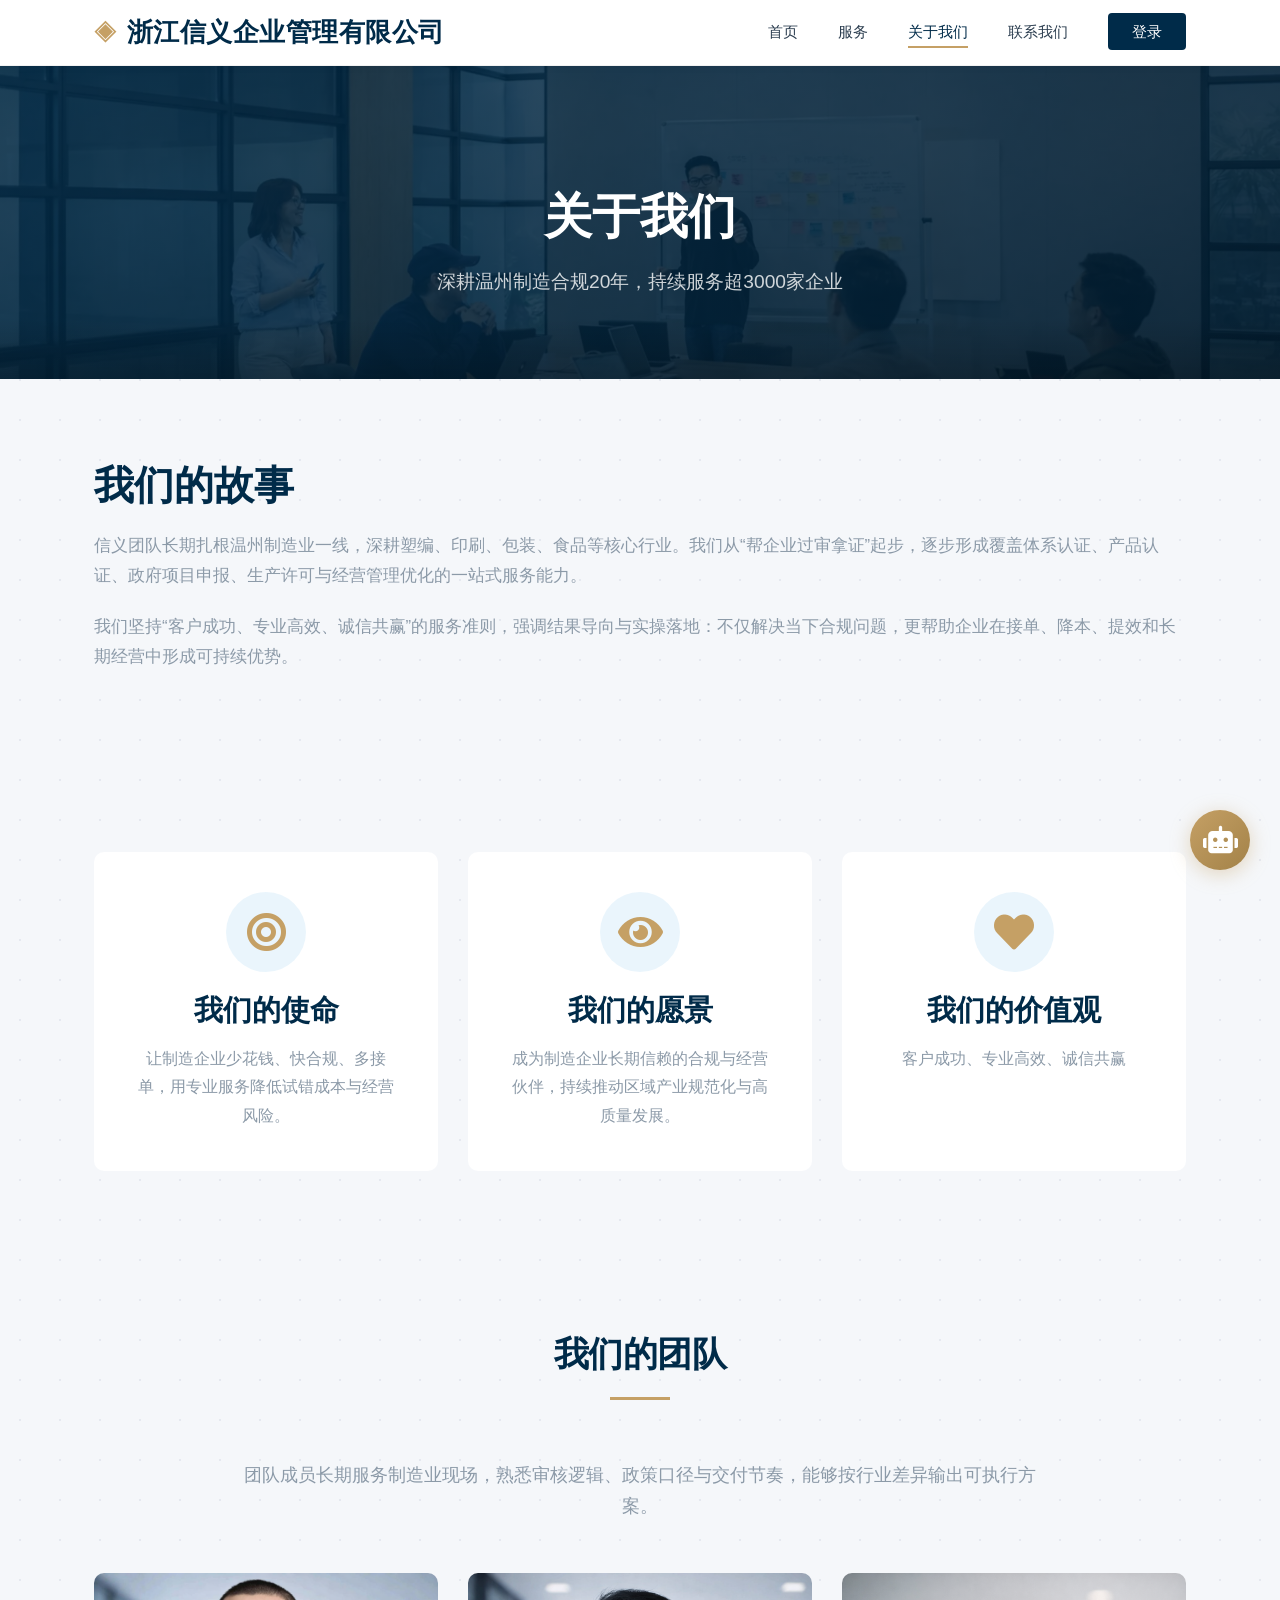
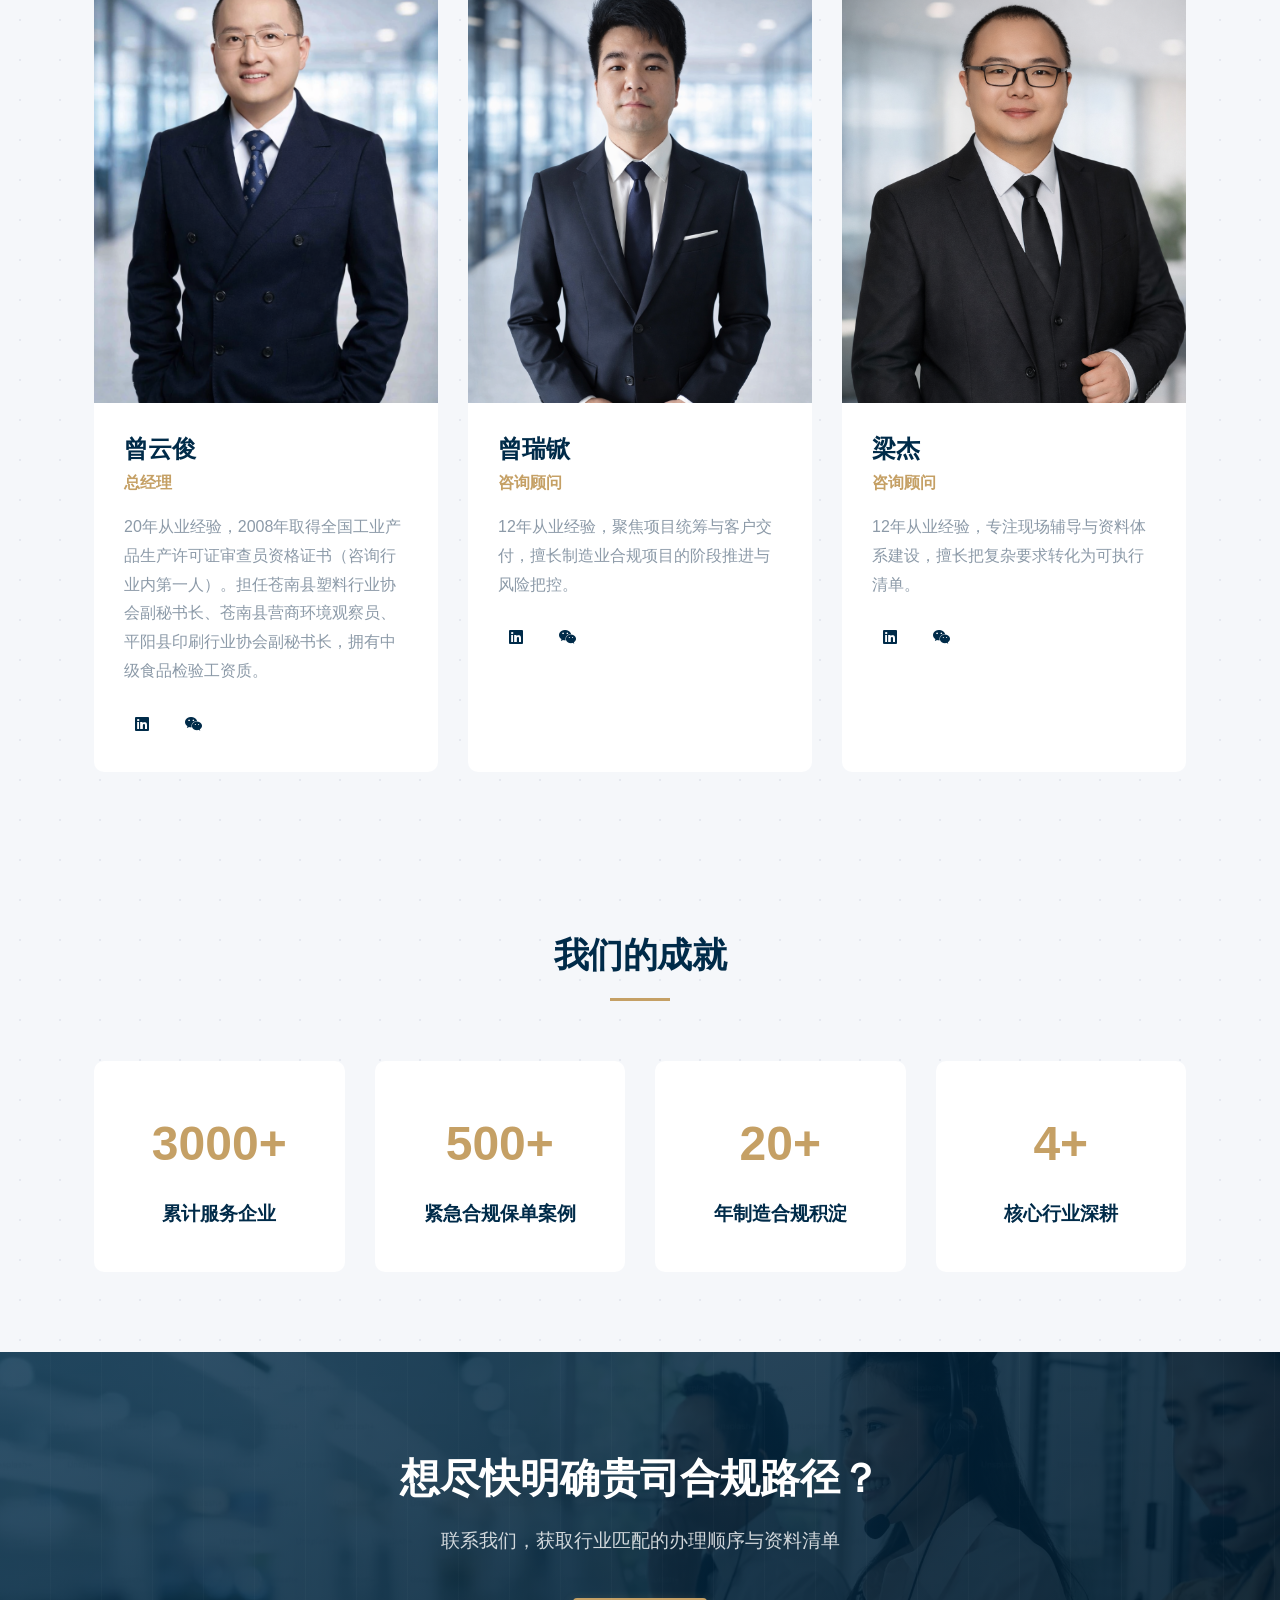
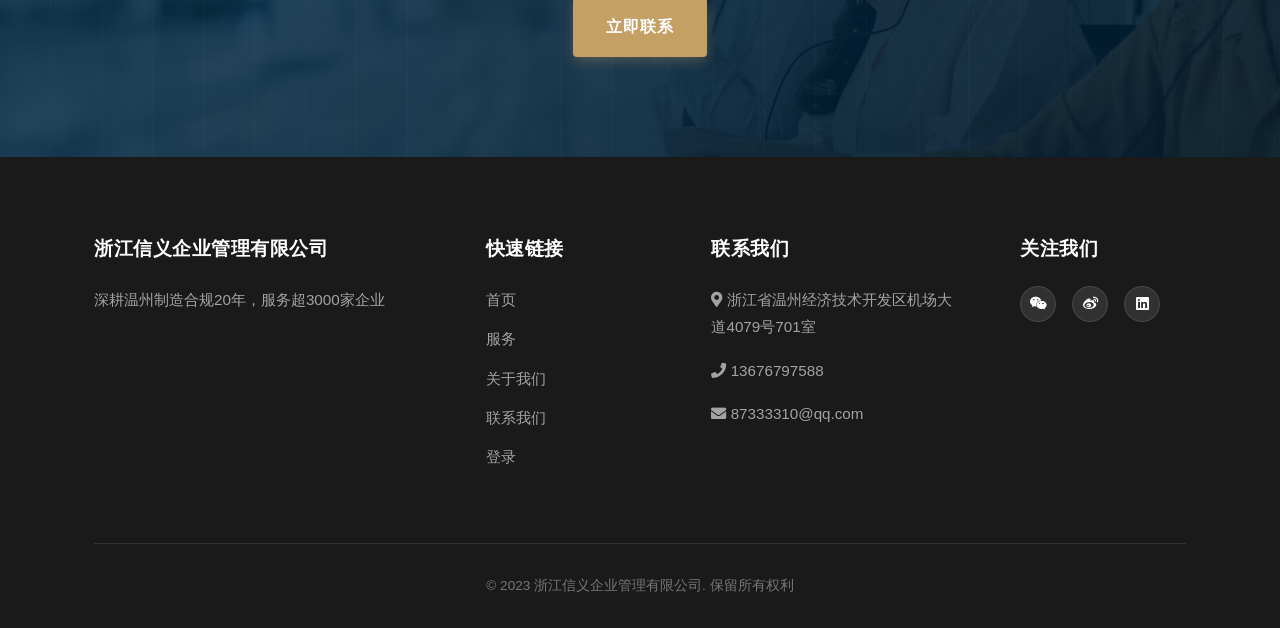
==== commit 01d5f795: "Fix Zeng Yunjun photo: use real PNG image" ====
--- a/public/about.html
+++ b/public/about.html
@@ -108,7 +108,7 @@
 	            <div class="team-members">
 	                <div class="team-member">
                     <div class="member-image">
-                        <img src="img/portraits/zengyunjun_real.jpg" alt="曾云俊" loading="lazy" decoding="async">
+                        <img src="img/portraits/zengyunjun_real.png" alt="曾云俊" loading="lazy" decoding="async">
                     </div>
                     <div class="member-info">
                         <h3>曾云俊</h3>
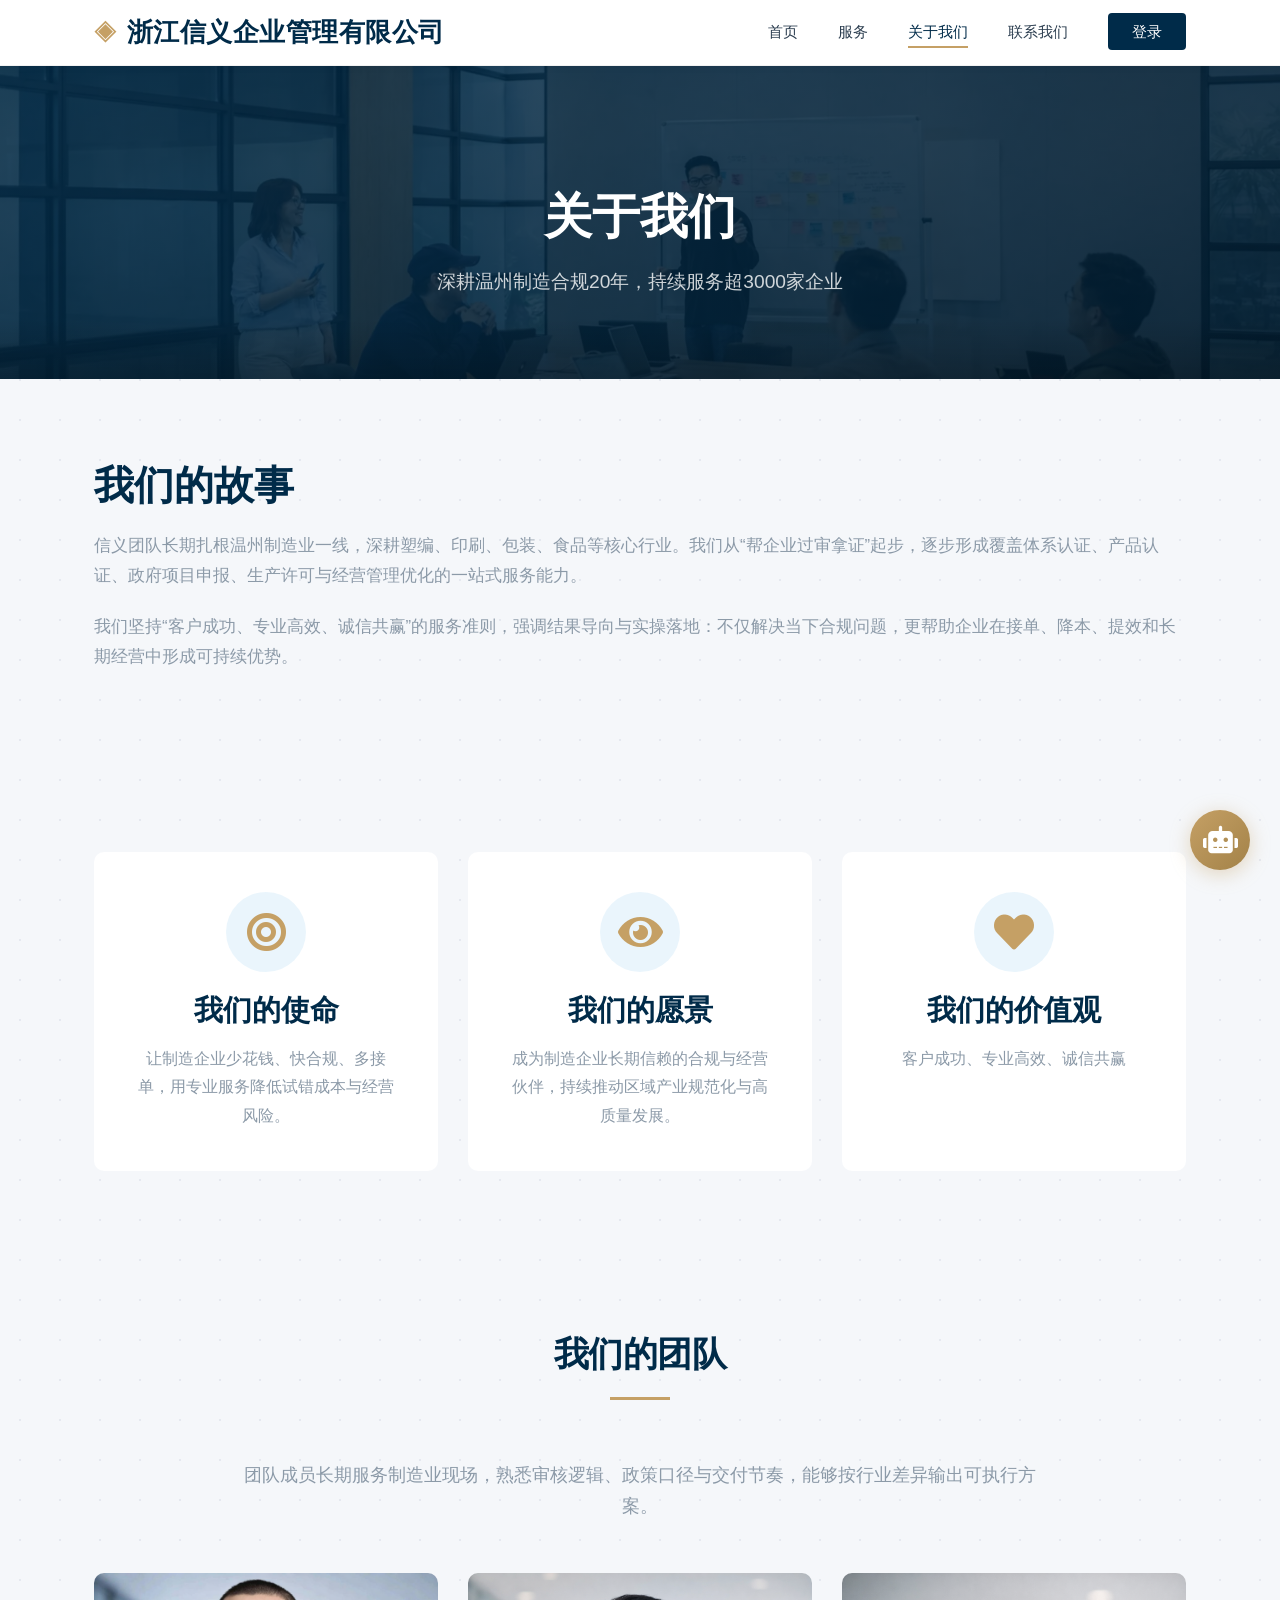
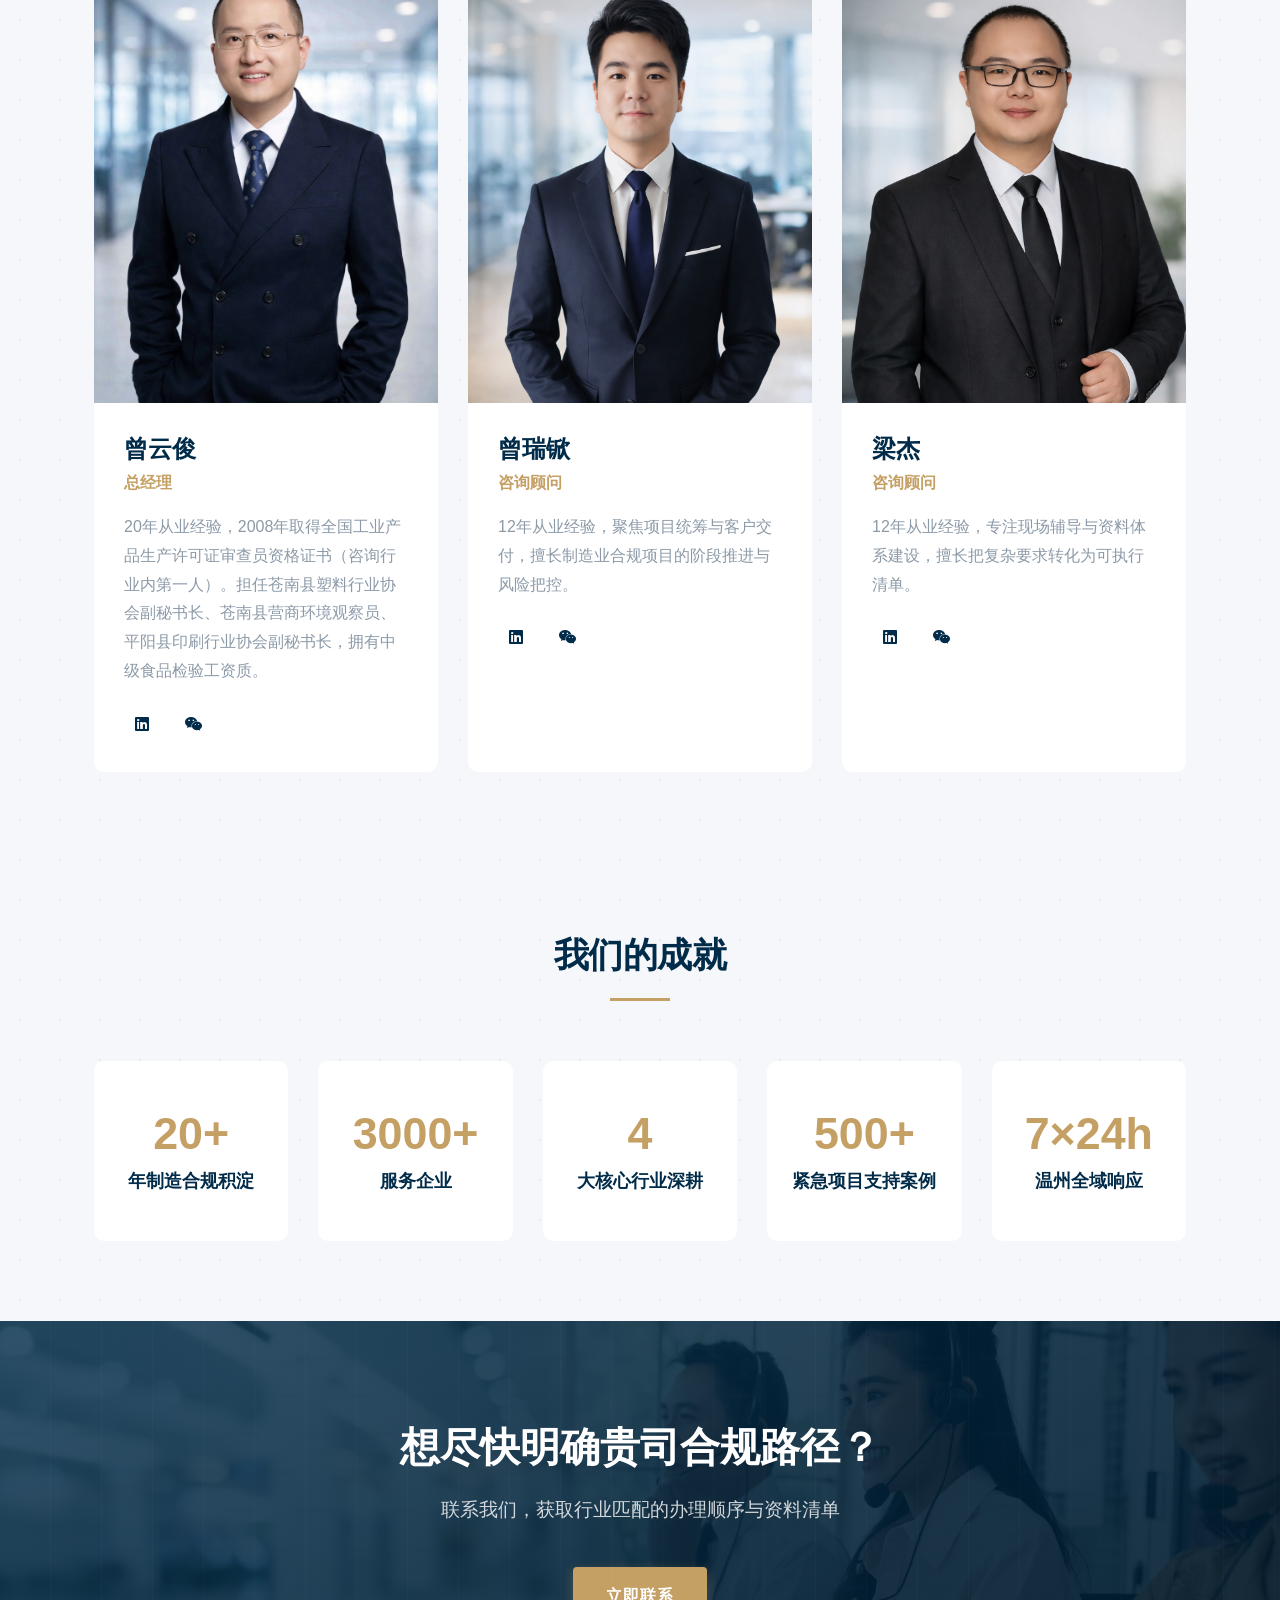
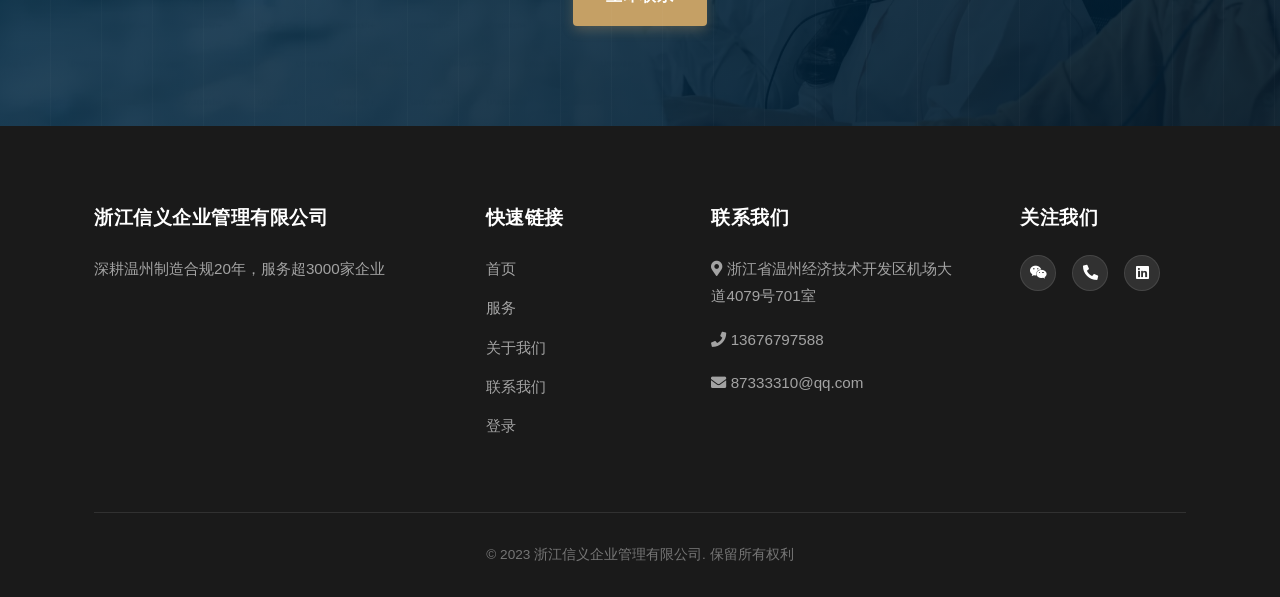
==== commit 205b93f8: "feat: update achievements stats in about page and fix chatbot error messages" ====
--- a/public/about.html
+++ b/public/about.html
@@ -18,7 +18,7 @@
     <meta name="twitter:title" content="关于我们 - 浙江信义企业管理有限公司">
     <meta name="twitter:description" content="制造合规咨询团队与服务经验介绍。">
     <link rel="stylesheet" href="css/style.css?v=2.2">
-    <link rel="stylesheet" href="css/about.css?v=20260307b">
+    <link rel="stylesheet" href="css/about.css?v=20260311-update">
     <link rel="stylesheet" href="css/responsive.css?v=2.1">
     <link rel="stylesheet" href="https://cdn.staticfile.org/font-awesome/5.15.3/css/all.min.css">
     <script type="application/ld+json">
@@ -161,20 +161,24 @@
             <h2 class="section-title">我们的成就</h2>
             <div class="achievement-stats">
                 <div class="stat">
-                    <div class="stat-number">3000+</div>
-                    <div class="stat-desc">累计服务企业</div>
-                </div>
-                <div class="stat">
-                    <div class="stat-number">500+</div>
-                    <div class="stat-desc">紧急合规保单案例</div>
-                </div>
-                <div class="stat">
                     <div class="stat-number">20+</div>
                     <div class="stat-desc">年制造合规积淀</div>
                 </div>
                 <div class="stat">
-                    <div class="stat-number">4+</div>
-                    <div class="stat-desc">核心行业深耕</div>
+                    <div class="stat-number">3000+</div>
+                    <div class="stat-desc">服务企业</div>
+                </div>
+                <div class="stat">
+                    <div class="stat-number">4</div>
+                    <div class="stat-desc">大核心行业深耕</div>
+                </div>
+                <div class="stat">
+                    <div class="stat-number">500+</div>
+                    <div class="stat-desc">紧急项目支持案例</div>
+                </div>
+                <div class="stat">
+                    <div class="stat-number">7×24h</div>
+                    <div class="stat-desc">温州全域响应</div>
                 </div>
             </div>
         </div>
@@ -217,7 +221,7 @@
                     <h3>关注我们</h3>
                     <div class="social-icons">
                         <a href="#"><i class="fab fa-weixin"></i></a>
-                        <a href="#"><i class="fab fa-weibo"></i></a>
+                        <a href="tel:13676797588" title="拨打电话"><i class="fas fa-phone-alt"></i></a>
                         <a href="#"><i class="fab fa-linkedin"></i></a>
                     </div>
                 </div>
--- a/public/css/style.css
+++ b/public/css/style.css
@@ -405,7 +405,12 @@
 .about-image-placeholder {
     width: 100%;
     height: 400px;
-    background: linear-gradient(45deg, var(--primary-light), var(--primary-color));
+    background:
+        linear-gradient(0deg, rgba(255, 255, 255, 0.10), rgba(255, 255, 255, 0.10)),
+        url('../img/home-about-right.jpg');
+    background-size: cover;
+    background-position: center center;
+    background-repeat: no-repeat;
     border-radius: var(--radius);
     position: relative;
     box-shadow: var(--shadow-md);
@@ -1036,127 +1041,6 @@
     }
 }
 
-/* API Key 配置模态框 */
-.api-key-modal {
-    display: none;
-    position: fixed;
-    top: 0;
-    left: 0;
-    width: 100%;
-    height: 100%;
-    background: rgba(0, 0, 0, 0.5);
-    z-index: 10000;
-    align-items: center;
-    justify-content: center;
-    opacity: 0;
-    transition: opacity 0.3s ease;
-}
-
-.api-key-modal.active {
-    display: flex;
-    opacity: 1;
-}
-
-.modal-content {
-    background: white;
-    width: 90%;
-    max-width: 400px;
-    border-radius: 12px;
-    box-shadow: 0 10px 30px rgba(0, 0, 0, 0.2);
-    overflow: hidden;
-    transform: translateY(20px);
-    transition: transform 0.3s cubic-bezier(0.25, 0.8, 0.25, 1);
-}
-
-.api-key-modal.active .modal-content {
-    transform: translateY(0);
-}
-
-.modal-header {
-    background: var(--primary-color);
-    padding: 16px 24px;
-    display: flex;
-    justify-content: space-between;
-    align-items: center;
-    color: white;
-}
-
-.modal-header h3 {
-    margin: 0;
-    font-size: 18px;
-    color: white;
-}
-
-.close-modal {
-    background: none;
-    border: none;
-    color: rgba(255, 255, 255, 0.8);
-    font-size: 24px;
-    cursor: pointer;
-    line-height: 1;
-}
-
-.modal-body {
-    padding: 24px;
-}
-
-.modal-body p {
-    margin-bottom: 12px;
-    color: var(--text-main);
-    font-size: 14px;
-}
-
-.api-note {
-    font-size: 12px;
-    color: var(--text-light);
-    margin-top: -8px;
-    margin-bottom: 16px;
-}
-
-#apiKeyInput {
-    width: 100%;
-    padding: 12px;
-    border: 1px solid var(--border-color);
-    border-radius: 6px;
-    font-size: 14px;
-    margin-bottom: 20px;
-    outline: none;
-    transition: border-color 0.2s;
-}
-
-#apiKeyInput:focus {
-    border-color: var(--secondary-color);
-}
-
-.modal-actions {
-    display: flex;
-    justify-content: flex-end;
-    gap: 12px;
-}
-
-.btn-cancel {
-    padding: 8px 16px;
-    background: #f5f5f5;
-    border: none;
-    border-radius: 4px;
-    color: var(--text-regular);
-    cursor: pointer;
-    font-size: 14px;
-}
-
-.btn-save {
-    padding: 8px 16px;
-    background: var(--secondary-color);
-    border: none;
-    border-radius: 4px;
-    color: white;
-    cursor: pointer;
-    font-size: 14px;
-}
-
-.btn-save:hover {
-    background: var(--secondary-dark);
-}
 .page-header {
     background: linear-gradient(135deg, var(--primary-color), var(--primary-dark));
     color: white;
--- a/public/css/about.css
+++ b/public/css/about.css
@@ -190,17 +190,22 @@
 
 .achievement-stats {
     display: grid;
-    grid-template-columns: repeat(4, minmax(0, 1fr));
+    grid-template-columns: repeat(5, minmax(0, 1fr));
     gap: 30px;
 }
 
 .stat {
     background-color: white;
-    padding: 40px;
+    padding: 30px 15px; /* 减少水平内边距，给文字更多空间 */
     border-radius: 10px;
     box-shadow: var(--shadow);
     text-align: center;
     transition: var(--transition);
+    display: flex;
+    flex-direction: column;
+    justify-content: center;
+    align-items: center;
+    min-height: 180px; /* 设置统一高度 */
 }
 
 .stat:hover {
@@ -209,16 +214,20 @@
 }
 
 .stat-number {
-    font-size: 3rem;
+    font-size: 2.8rem; /* 略微缩小字号，防止溢出 */
     font-weight: 700;
     color: var(--secondary-color);
-    margin-bottom: 10px;
+    margin-bottom: 8px;
+    line-height: 1.2;
 }
 
 .stat-desc {
-    font-size: 1.2rem;
+    font-size: 1.1rem; /* 略微缩小字号，尽量保持一行或两行对称 */
     color: var(--primary-color);
     font-weight: 600;
+    line-height: 1.4;
+    max-width: 100%;
+    word-break: keep-all; /* 尽量避免单字断行 */
 }
 
 /* 客户部分 */
